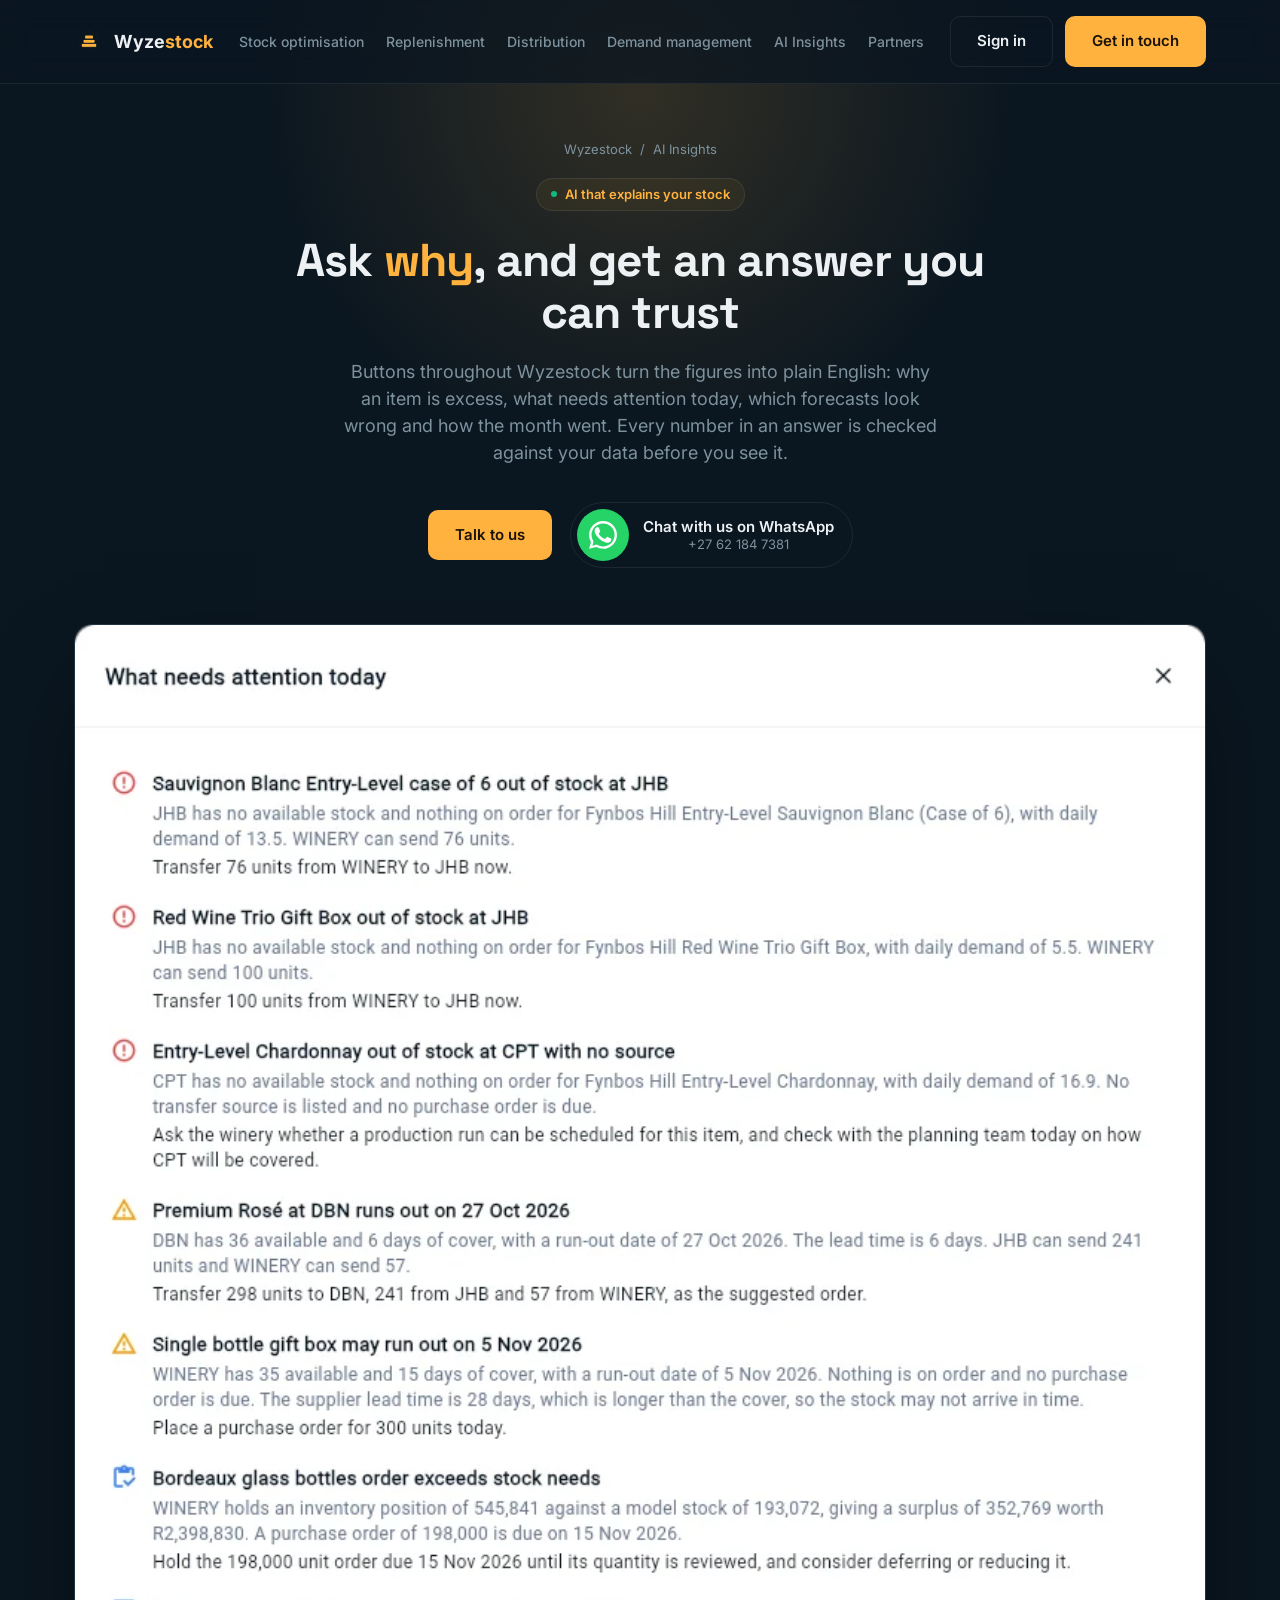
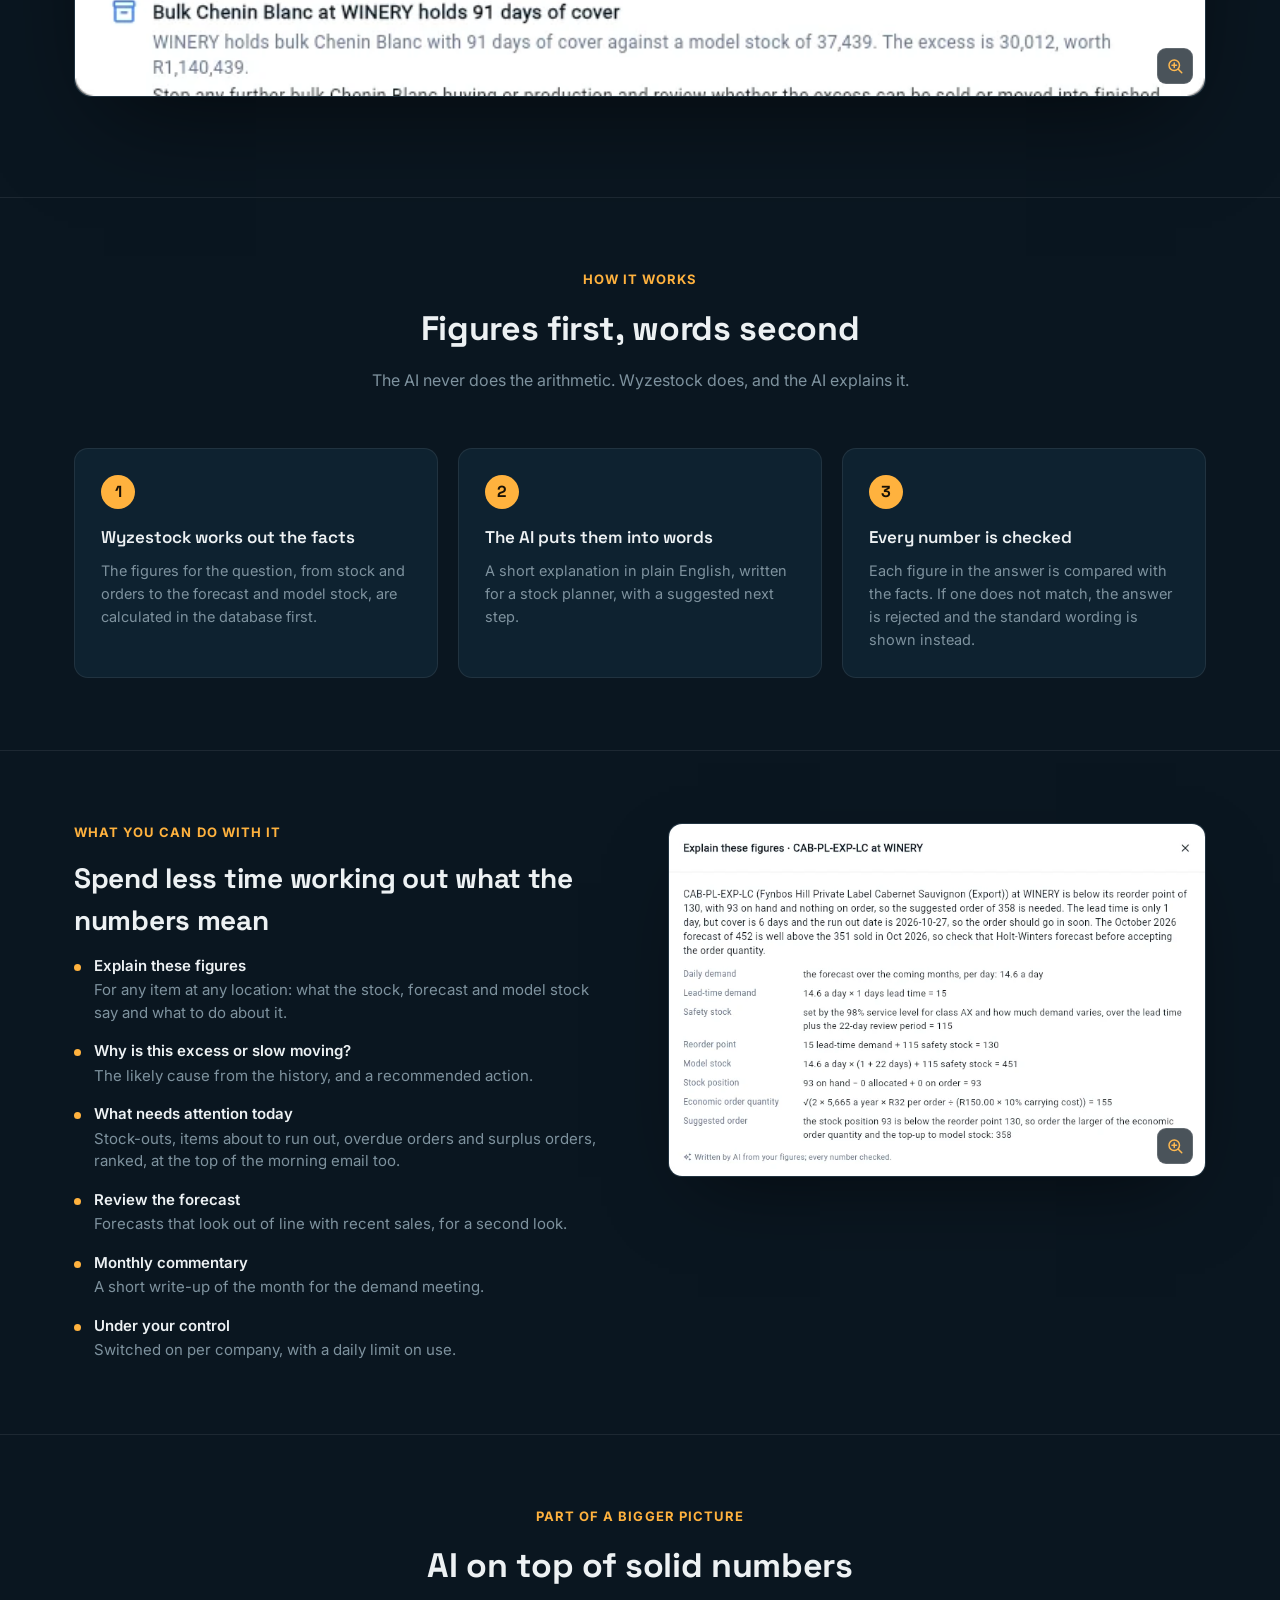
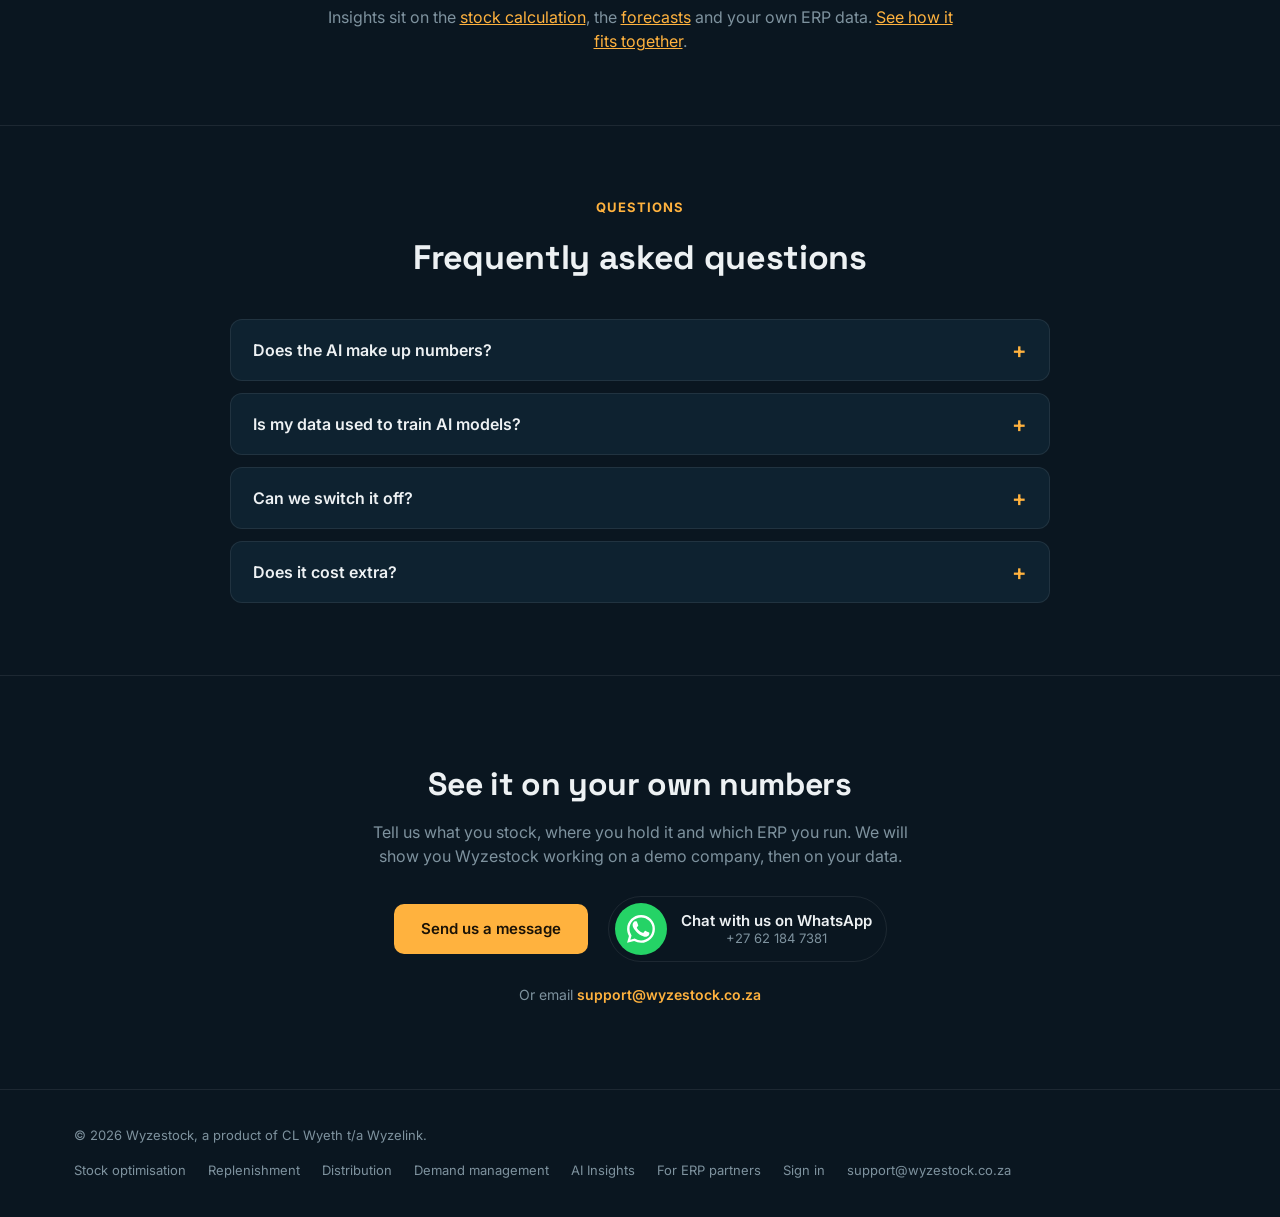
==== ai-insights/index.html @ 0e822784 "SEO: screenshots as WebP (2.7 MB to 1.1 MB), video and breadcrumb structured data, shorter home desc" ====
<!DOCTYPE html>
<html lang="en">
<head>
<meta charset="UTF-8">
<meta name="viewport" content="width=device-width, initial-scale=1.0">
<title>AI Insights for Inventory | Wyzestock</title>
<meta name="description" content="Plain-English explanations of stock, excess and forecasts, what needs attention today and a monthly commentary, with every number checked against your data.">
<link rel="canonical" href="https://wyzestock.co.za/ai-insights/">

<!-- Favicon -->
<link rel="icon" type="image/png" href="/favicon.png">
<link rel="apple-touch-icon" href="/images/icon-192.png">

<!-- Fonts -->
<link rel="preconnect" href="https://fonts.googleapis.com">
<link rel="preconnect" href="https://fonts.gstatic.com" crossorigin>
<link href="https://fonts.googleapis.com/css2?family=Inter:wght@400;500;600;700;800&family=Space+Grotesk:wght@500;600;700&display=swap" rel="stylesheet">

<!-- Open Graph -->
<meta property="og:type" content="website">
<meta property="og:site_name" content="Wyzestock">
<meta property="og:title" content="AI Insights for Inventory | Wyzestock">
<meta property="og:description" content="Plain-English explanations of stock, excess and forecasts, what needs attention today and a monthly commentary, with every number checked against your data.">
<meta property="og:url" content="https://wyzestock.co.za/ai-insights/">
<meta property="og:image" content="https://wyzestock.co.za/images/og.png">
<meta property="og:image:width" content="1200">
<meta property="og:image:height" content="630">

<!-- Twitter Card -->
<meta name="twitter:card" content="summary_large_image">
<meta name="twitter:title" content="AI Insights for Inventory | Wyzestock">
<meta name="twitter:description" content="Plain-English explanations of stock, excess and forecasts, what needs attention today and a monthly commentary, with every number checked against your data.">
<meta name="twitter:image" content="https://wyzestock.co.za/images/og.png">

<meta name="theme-color" content="#0A1620">

<script type="application/ld+json">
{
  "@context": "https://schema.org",
  "@type": "BreadcrumbList",
  "itemListElement": [
    {
      "@type": "ListItem",
      "position": 1,
      "name": "Wyzestock",
      "item": "https://wyzestock.co.za/"
    },
    {
      "@type": "ListItem",
      "position": 2,
      "name": "AI Insights",
      "item": "https://wyzestock.co.za/ai-insights/"
    }
  ]
}
</script>
<style>
  :root {
    --navy-deep: #0A1620;
    --navy-mid: #0E2230;
    --navy-surface: #132A38;
    --amber: #FFB23E;
    --amber-dark: #9C7022;
    --on-accent: #1A1206;
    --positive: #10B981;
    --negative: #EF4444;
    --caution: #F59E0B;
    --info: #3B82F6;
    --purple: #8B5CF6;
    --text: #EDF1F3;
    --text-2: #7E929E;
    --line: rgba(255,255,255,0.08);
    --radius: 14px;
  }

  * { box-sizing: border-box; margin: 0; padding: 0; }

  html { scroll-behavior: smooth; }

  body {
    background: var(--navy-deep);
    color: var(--text);
    font-family: 'Inter', -apple-system, BlinkMacSystemFont, sans-serif;
    line-height: 1.5;
    -webkit-font-smoothing: antialiased;
  }

  h1, h2, h3, .brand-word {
    font-family: 'Space Grotesk', 'Inter', sans-serif;
  }

  a { color: inherit; }

  img { max-width: 100%; display: block; }

  .wrap {
    max-width: 1180px;
    margin: 0 auto;
    padding: 0 24px;
  }

  .accent { color: var(--amber); }

  .btn {
    display: inline-flex;
    align-items: center;
    justify-content: center;
    gap: 8px;
    padding: 13px 26px;
    border-radius: 10px;
    font-weight: 600;
    font-size: 15px;
    text-decoration: none;
    border: 1px solid transparent;
    cursor: pointer;
    transition: transform 0.15s ease, opacity 0.15s ease;
  }
  .btn:hover { transform: translateY(-1px); }

  .btn-primary {
    background: var(--amber);
    color: var(--on-accent);
  }
  .btn-primary:hover { opacity: 0.92; }

  .btn-ghost {
    background: transparent;
    border-color: var(--line);
    color: var(--text);
  }
  .btn-ghost:hover { border-color: rgba(255,255,255,0.22); }

  /* NAV */
  nav {
    position: fixed;
    top: 0; left: 0; right: 0;
    z-index: 100;
    background: rgba(10, 22, 32, 0.72);
    backdrop-filter: blur(14px);
    -webkit-backdrop-filter: blur(14px);
    border-bottom: 1px solid var(--line);
  }
  .nav-inner {
    max-width: 1180px;
    margin: 0 auto;
    padding: 16px 24px;
    display: flex;
    align-items: center;
    justify-content: space-between;
  }
  .nav-brand {
    display: flex;
    align-items: center;
    gap: 10px;
    font-weight: 700;
    font-size: 18px;
    text-decoration: none;
  }
  .nav-brand img { width: 30px; height: 30px; border-radius: 7px; }
  .nav-links {
    display: flex;
    align-items: center;
    gap: 28px;
    font-size: 14px;
    font-weight: 500;
    color: var(--text-2);
  }
  .nav-links a { text-decoration: none; transition: color 0.15s; }
  .nav-links a:hover { color: var(--text); }
  .nav-cta { display: flex; align-items: center; gap: 12px; }
  @media (max-width: 760px) {
    .nav-links { display: none; }
  }

  /* HERO */
  .hero {
    position: relative;
    padding: 168px 0 100px;
    overflow: hidden;
  }
  .hero::before {
    content: "";
    position: absolute;
    top: -220px; left: 50%;
    transform: translateX(-50%);
    width: 900px; height: 620px;
    background: radial-gradient(circle, rgba(255,178,62,0.16) 0%, rgba(255,178,62,0) 70%);
    pointer-events: none;
  }
  .hero-inner {
    position: relative;
    text-align: center;
    max-width: 780px;
    margin: 0 auto;
  }
  .eyebrow {
    display: inline-flex;
    align-items: center;
    gap: 8px;
    padding: 6px 14px;
    border: 1px solid var(--line);
    border-radius: 999px;
    font-size: 13px;
    font-weight: 600;
    color: var(--amber);
    background: rgba(255,178,62,0.06);
    margin-bottom: 24px;
  }
  .eyebrow .dot {
    width: 6px; height: 6px; border-radius: 50%;
    background: var(--positive);
  }
  .hero h1 {
    font-size: 52px;
    line-height: 1.12;
    font-weight: 700;
    letter-spacing: -0.02em;
    margin-bottom: 20px;
  }
  .hero-sub {
    font-size: 18px;
    color: var(--text-2);
    max-width: 600px;
    margin: 0 auto 36px;
  }
  .hero-ctas {
    display: flex;
    gap: 14px;
    justify-content: center;
    flex-wrap: wrap;
    margin-bottom: 40px;
  }
  .status-strip {
    display: flex;
    gap: 28px;
    justify-content: center;
    flex-wrap: wrap;
    font-size: 13px;
    color: var(--text-2);
  }
  .status-strip span { display: inline-flex; align-items: center; gap: 7px; }
  .status-strip .sdot { width: 6px; height: 6px; border-radius: 50%; background: var(--positive); }

  @media (max-width: 640px) {
    .hero { padding: 128px 0 64px; }
    .hero h1 { font-size: 34px; }
    .hero-sub { font-size: 16px; }
  }

  /* PRODUCT SHOT */
  .product-shot {
    padding: 0 0 100px;
  }
  .shot-frame {
    border: 1px solid var(--line);
    border-radius: 18px;
    overflow: hidden;
    box-shadow: 0 40px 100px -30px rgba(0,0,0,0.6);
    background: var(--navy-mid);
  }
  .shot-frame img { width: 100%; }

  /* FEATURES */
  .features { padding: 40px 0 110px; }
  .section-head { text-align: center; max-width: 640px; margin: 0 auto 56px; }
  .section-label {
    font-size: 13px;
    font-weight: 700;
    letter-spacing: 0.08em;
    text-transform: uppercase;
    color: var(--amber);
    margin-bottom: 14px;
  }
  .section-head h2 {
    font-size: 34px;
    font-weight: 700;
    letter-spacing: -0.01em;
    margin-bottom: 14px;
  }
  .section-head p { color: var(--text-2); font-size: 16px; }

  .feature-grid {
    display: grid;
    grid-template-columns: repeat(3, 1fr);
    gap: 1px;
    background: var(--line);
    border: 1px solid var(--line);
    border-radius: var(--radius);
    overflow: hidden;
  }
  .feature-card {
    background: var(--navy-deep);
    padding: 32px 28px;
    transition: background 0.15s ease;
  }
  .feature-card:hover { background: var(--navy-mid); }
  .feature-icon {
    width: 40px; height: 40px;
    border-radius: 10px;
    background: rgba(255,178,62,0.12);
    display: flex; align-items: center; justify-content: center;
    margin-bottom: 18px;
    font-size: 18px;
  }
  .feature-card h3 { font-size: 16px; font-weight: 600; margin-bottom: 10px; }
  .feature-card p { font-size: 14px; color: var(--text-2); line-height: 1.6; }

  @media (max-width: 860px) {
    .feature-grid { grid-template-columns: 1fr; }
  }

  /* SHOWCASE */
  .showcase-section { padding: 70px 0; border-top: 1px solid var(--line); }
  .showcase-row {
    display: flex;
    align-items: center;
    gap: 64px;
  }
  .showcase-row.reverse { flex-direction: row-reverse; }
  .showcase-text { flex: 0 0 38%; }
  .showcase-text .section-label { margin-bottom: 12px; }
  .showcase-text h2 { font-size: 28px; font-weight: 700; margin-bottom: 16px; letter-spacing: -0.01em; }
  .showcase-text p { color: var(--text-2); font-size: 15.5px; margin-bottom: 22px; }
  .showcase-list { list-style: none; display: flex; flex-direction: column; gap: 10px; }
  .showcase-list li {
    font-size: 14.5px;
    color: var(--text);
    display: flex;
    align-items: flex-start;
    gap: 10px;
  }
  .showcase-list li::before {
    content: "";
    flex: 0 0 auto;
    width: 6px; height: 6px;
    border-radius: 50%;
    background: var(--amber);
    margin-top: 7px;
  }
  .showcase-image { flex: 1 1 62%; min-width: 0; }
  .showcase-image-stack { display: flex; flex-direction: column; gap: 20px; }
  .showcase-frame {
    border: 1px solid var(--line);
    border-radius: var(--radius);
    overflow: hidden;
    background: var(--navy-mid);
    box-shadow: 0 30px 80px -30px rgba(0,0,0,0.55);
  }
  .showcase-frame img { width: 100%; }
  .showcase-frame.narrow { max-width: 92%; }

  @media (max-width: 900px) {
    .showcase-row, .showcase-row.reverse { flex-direction: column; }
    .showcase-text, .showcase-image { flex: 1 1 100%; }
  }

  /* CONTACT */
  .contact { padding: 110px 0; border-top: 1px solid var(--line); }
  .contact-inner {
    max-width: 620px;
    margin: 0 auto;
    background: var(--navy-mid);
    border: 1px solid var(--line);
    border-radius: 20px;
    padding: 48px;
  }
  @media (max-width: 640px) {
    .contact-inner { padding: 32px 24px; }
  }
  .contact-form { display: flex; flex-direction: column; gap: 18px; margin-top: 32px; }
  .form-row { display: flex; flex-direction: column; gap: 8px; }
  .form-row label { font-size: 13px; font-weight: 600; color: var(--text-2); }
  .form-row input, .form-row textarea {
    background: var(--navy-deep);
    border: 1px solid var(--line);
    border-radius: 9px;
    padding: 12px 14px;
    color: var(--text);
    font-family: inherit;
    font-size: 15px;
    outline: none;
    transition: border-color 0.15s;
  }
  .form-row input:focus, .form-row textarea:focus { border-color: var(--amber); }
  .form-row textarea { resize: vertical; min-height: 110px; }
  .contact-honeypot {
    position: absolute;
    left: -9999px;
    width: 1px; height: 1px;
    opacity: 0;
    pointer-events: none;
  }
  .contact-submit { margin-top: 6px; }
  .contact-submit button { width: 100%; }
  .form-status { font-size: 14px; margin-top: 4px; min-height: 18px; }
  .form-status.success { color: var(--positive); }
  .form-status.error { color: var(--negative); }

  .contact-alt {
    margin-top: 24px;
    padding-top: 24px;
    border-top: 1px solid var(--line);
    font-size: 14px;
    color: var(--text-2);
  }
  .contact-alt a { color: var(--amber); text-decoration: none; font-weight: 600; }

  /* FOOTER */
  footer {
    border-top: 1px solid var(--line);
    padding: 36px 0;
  }
  .footer-inner {
    display: flex;
    align-items: center;
    justify-content: space-between;
    flex-wrap: wrap;
    gap: 16px;
    font-size: 13px;
    color: var(--text-2);
  }
  .footer-links { display: flex; gap: 22px; }
  .footer-links a { text-decoration: none; color: var(--text-2); }
  .footer-links a:hover { color: var(--text); }

  /* ---------- v2 additions ---------- */
  .eyebrow .deg { font-family: 'Space Grotesk', sans-serif; font-weight: 700; }

  img { height: auto; }
  .section-sub { color: var(--text-2); font-size: 16px; }

  /* 360 HUB */
  .hub { padding: 40px 0 110px; }
  .hub-svg-wrap { max-width: 1000px; margin: 0 auto; }
  .hub-svg { width: 100%; height: auto; display: block; }
  .hub-svg .spoke { stroke: rgba(255,178,62,0.35); stroke-width: 1.5; stroke-dasharray: 4 6; }
  .hub-svg .ring { fill: none; stroke: rgba(255,255,255,0.06); stroke-width: 1; }
  .hub-svg .node { fill: #0E2230; stroke: rgba(255,255,255,0.12); stroke-width: 1; }
  .hub-svg .node-title { fill: #EDF1F3; font-family: 'Space Grotesk', 'Inter', sans-serif; font-weight: 600; font-size: 18px; }
  .hub-svg .node-sub { fill: #8DA1AC; font-family: 'Inter', sans-serif; font-size: 13px; }
  .hub-svg .hub-core { fill: #FFB23E; }
  .hub-svg .hub-num { fill: #1A1206; font-family: 'Space Grotesk', sans-serif; font-weight: 700; font-size: 40px; }
  .hub-svg .hub-cap { fill: #1A1206; font-family: 'Inter', sans-serif; font-weight: 600; font-size: 13px; }
  .hub-svg .hub-halo { fill: rgba(255,178,62,0.10); }

  .hub-mobile { display: none; }
  .hub-mobile .hub-core-m {
    background: var(--amber); color: var(--on-accent);
    border-radius: var(--radius); padding: 18px 20px; margin-bottom: 14px; text-align: center;
  }
  .hub-core-m strong { font-family: 'Space Grotesk', sans-serif; font-size: 28px; display: block; line-height: 1.1; }
  .hub-core-m span { font-size: 13px; font-weight: 600; }
  .hub-mobile ul { list-style: none; display: grid; grid-template-columns: 1fr 1fr; gap: 10px; }
  .hub-mobile li {
    background: var(--navy-mid); border: 1px solid var(--line); border-radius: 12px; padding: 14px;
  }
  .hub-mobile li b { display: block; font-family: 'Space Grotesk', sans-serif; font-size: 15px; margin-bottom: 4px; }
  .hub-mobile li span { font-size: 12.5px; color: var(--text-2); }
  @media (max-width: 640px) {
    .hub-svg-wrap { display: none; }
    .hub-mobile { display: block; }
  }

  .hub-points {
    display: grid; grid-template-columns: repeat(3, 1fr); gap: 20px; margin-top: 56px;
  }
  .hub-point { border-top: 2px solid var(--amber); padding-top: 16px; }
  .hub-point h3 { font-size: 16px; font-weight: 600; margin-bottom: 8px; }
  .hub-point p { font-size: 14px; color: var(--text-2); line-height: 1.6; }
  @media (max-width: 860px) { .hub-points { grid-template-columns: 1fr; gap: 24px; } }

  /* Feature grid: 9 cards */
  .feature-icon.is-new { background: rgba(255,178,62,0.2); }
  .tag-new {
    display: inline-block; margin-left: 8px; padding: 2px 8px; border-radius: 999px;
    font-size: 10.5px; font-weight: 700; letter-spacing: 0.06em; text-transform: uppercase;
    color: var(--amber); background: rgba(255,178,62,0.12); vertical-align: middle;
  }

  /* Showcase variants */
  .showcase-section .showcase-text .kicker-note { font-size: 13.5px; color: var(--text-2); margin-top: 18px; }
  .showcase-frame.light-ring { border-color: rgba(255,255,255,0.14); }
  .showcase-frame figcaption {
    padding: 10px 14px; font-size: 12.5px; color: var(--text-2);
    border-top: 1px solid var(--line); background: var(--navy-mid);
  }
  .showcase-frame.wide-scroll { overflow-x: auto; }
  @media (max-width: 900px) { .showcase-frame.wide-scroll img { min-width: 760px; } }
  .showcase-row.top-align { align-items: flex-start; }

  .segment-legend { display: flex; flex-wrap: wrap; gap: 8px; margin: 4px 0 22px; }
  .segment-legend span {
    font-size: 12.5px; font-weight: 600; padding: 5px 11px; border-radius: 999px;
    border: 1px solid var(--line); color: var(--text);
    display: inline-flex; align-items: center; gap: 7px;
  }
  .segment-legend i { width: 8px; height: 8px; border-radius: 2px; display: inline-block; }

  /* Two-up cards */
  .twoup { display: grid; grid-template-columns: 1fr 1fr; gap: 28px; align-items: stretch; }
  .twoup-card {
    background: var(--navy-mid); border: 1px solid var(--line); border-radius: var(--radius);
    padding: 26px; display: flex; flex-direction: column; gap: 14px;
  }
  .twoup-card h2 { font-size: 24px; font-weight: 700; letter-spacing: -0.01em; }
  .twoup-card p { font-size: 15px; color: var(--text-2); }
  .twoup-card .showcase-frame { margin-top: 6px; background: var(--navy-deep); }
  .twoup-card .frame-center { display: flex; justify-content: center; }
  .twoup-card .frame-center .showcase-frame { max-width: 360px; }
  @media (max-width: 900px) { .twoup { grid-template-columns: 1fr; } }

  /* Details grid */
  .details { padding: 70px 0 110px; border-top: 1px solid var(--line); }
  .details .feature-grid { grid-template-columns: repeat(3, 1fr); }
  @media (max-width: 860px) { .details .feature-grid { grid-template-columns: 1fr; } }
  @media (max-width: 900px) {
    .showcase-row, .showcase-row.reverse { align-items: stretch; }
    .showcase-image { width: 100%; }
  }

  /* Nav tweaks for more links */
  .nav-links { gap: 22px; }
  .nav-links a, .nav-brand span, .nav-cta .btn { white-space: nowrap; }
  @media (max-width: 1180px) { .nav-links { display: none; } }
  @media (max-width: 640px) {
    .nav-cta .btn { white-space: nowrap; padding: 9px 14px; font-size: 14px; }
    .nav-inner { padding: 12px 16px; }
    .nav-brand { font-size: 16px; }
  }

  /* ---------- Lightbox ---------- */
  .has-zoom { position: relative; }
  .has-zoom img[data-zoom] { cursor: zoom-in; }
  .has-zoom::after {
    content: ""; position: absolute; right: 12px; bottom: 12px; width: 34px; height: 34px;
    border-radius: 9px; background: rgba(10,22,32,0.82) url("data:image/svg+xml,%3Csvg xmlns='http://www.w3.org/2000/svg' width='18' height='18' viewBox='0 0 24 24' fill='none' stroke='%23FFB23E' stroke-width='2' stroke-linecap='round' stroke-linejoin='round'%3E%3Ccircle cx='11' cy='11' r='7'/%3E%3Cpath d='M21 21l-4.3-4.3M11 8v6M8 11h6'/%3E%3C/svg%3E") center/18px no-repeat;
    border: 1px solid rgba(255,255,255,0.14); pointer-events: none; opacity: 0.9;
    transition: opacity .15s ease, transform .15s ease;
  }
  .has-zoom:hover::after { opacity: 1; transform: scale(1.06); }
  .has-zoom.wide-scroll::after { position: sticky; float: right; margin: -46px 12px 0 0; }
  img[data-zoom]:focus-visible { outline: 2px solid var(--amber); outline-offset: -2px; }

  .lb { position: fixed; inset: 0; z-index: 1000; display: none; flex-direction: column;
        background: rgba(5,12,18,0.94); -webkit-backdrop-filter: blur(6px); backdrop-filter: blur(6px); }
  .lb.open { display: flex; animation: lbfade .18s ease; }
  @keyframes lbfade { from { opacity: 0; } to { opacity: 1; } }
  @media (prefers-reduced-motion: reduce) { .lb.open { animation: none; } }
  .lb-bar { display: flex; align-items: center; justify-content: space-between; gap: 16px; padding: 14px 20px; color: var(--text-2); font-size: 13.5px; }
  .lb-count { font-variant-numeric: tabular-nums; color: var(--text); font-weight: 600; }
  .lb-btn { width: 44px; height: 44px; border-radius: 12px; border: 1px solid var(--line); background: rgba(255,255,255,0.05);
            color: var(--text); cursor: pointer; display: inline-flex; align-items: center; justify-content: center; transition: background .15s, border-color .15s; }
  .lb-btn:hover { background: rgba(255,255,255,0.12); border-color: rgba(255,255,255,0.25); }
  .lb-btn:focus-visible { outline: 2px solid var(--amber); outline-offset: 2px; }
  .lb-btn svg { width: 20px; height: 20px; stroke: currentColor; fill: none; stroke-width: 2; stroke-linecap: round; stroke-linejoin: round; }
  .lb-stage { flex: 1; min-height: 0; display: flex; align-items: center; position: relative; padding: 0 76px; }
  .lb-scroll { flex: 1; height: 100%; overflow: auto; display: flex; align-items: center; justify-content: center; -webkit-overflow-scrolling: touch; }
  .lb-scroll.actual { align-items: flex-start; justify-content: flex-start; }
  .lb-img { display: block; max-width: 100%; max-height: 100%; width: auto; height: auto; border-radius: 10px;
            box-shadow: 0 30px 90px -20px rgba(0,0,0,0.7); cursor: zoom-in; background: var(--navy-mid); margin: auto; }
  .lb-scroll.actual .lb-img { max-width: none; max-height: none; cursor: zoom-out; margin: 0; }
  .lb-nav { position: absolute; top: 50%; transform: translateY(-50%); }
  .lb-prev { left: 16px; } .lb-next { right: 16px; }
  .lb-cap { padding: 14px 24px 22px; text-align: center; font-size: 13.5px; color: var(--text-2); max-width: 900px; margin: 0 auto; }
  .lb-cap b { color: var(--text); font-weight: 600; }
  @media (max-width: 700px) {
    .lb-stage { padding: 0 8px; }
    .lb-nav { top: auto; bottom: 8px; transform: none; background: rgba(10,22,32,0.9); }
    .lb-prev { left: 12px; } .lb-next { right: 12px; }
    .lb-cap { padding-bottom: 66px; font-size: 12.5px; }
  }
  body.lb-lock { overflow: hidden; }

  /* WhatsApp */
  .wa-block { margin-top: 28px; display: flex; flex-direction: column; gap: 12px; }
  .btn-whatsapp { background: #25D366; color: #06210F; width: 100%; }
  .btn-whatsapp:hover { opacity: 0.92; }
  .btn-whatsapp svg { width: 20px; height: 20px; fill: currentColor; flex: 0 0 auto; }
  .wa-note { font-size: 13px; color: var(--text-2); text-align: center; }
  .form-or { display: flex; align-items: center; gap: 14px; margin-top: 26px; font-size: 12.5px; color: var(--text-2); text-transform: uppercase; letter-spacing: 0.08em; }
  .form-or::before, .form-or::after { content: ""; flex: 1; height: 1px; background: var(--line); }
  .btn:focus-visible { outline: 2px solid var(--amber); outline-offset: 2px; }

  .wa-block { align-items: flex-start; }
  .wa-logo-link { display: inline-flex; align-items: center; gap: 14px; text-decoration: none; color: var(--text);
                  padding: 6px 14px 6px 6px; border-radius: 999px; border: 1px solid var(--line); transition: border-color .15s, background .15s; }
  .wa-logo-link:hover { border-color: rgba(37,211,102,0.55); background: rgba(37,211,102,0.07); }
  .wa-logo-link:focus-visible { outline: 2px solid var(--amber); outline-offset: 3px; }
  .wa-logo { width: 52px; height: 52px; flex: 0 0 auto; display: block; }
  .wa-text { display: flex; flex-direction: column; line-height: 1.3; }
  .wa-text strong { font-size: 15px; font-weight: 600; }
  .wa-text span { font-size: 13px; color: var(--text-2); }
  .footer-links { flex-wrap: wrap; }
  .learn-more { display: inline-block; margin-top: 18px; color: var(--amber); font-weight: 600; font-size: 14.5px; text-decoration: none; }
  .learn-more:hover { text-decoration: underline; }

  /* ---------- landing pages ---------- */
  .hero.page-hero { padding: 140px 0 48px; }
  .page-hero .hero-inner { max-width: 820px; }
  .page-hero h1 { font-size: 46px; }
  @media (max-width: 640px) { .page-hero h1 { font-size: 31px; } .hero.page-hero { padding: 112px 0 36px; } }
  .crumbs { font-size: 13px; color: var(--text-2); margin-bottom: 18px; }
  .crumbs a { color: var(--text-2); text-decoration: none; }
  .crumbs a:hover { color: var(--text); }
  .hero-actions { display: flex; gap: 18px; justify-content: center; align-items: center; flex-wrap: wrap; margin-bottom: 8px; }
  .hero-actions .wa-logo-link { padding-right: 18px; }

  .lp-section { padding: 72px 0; border-top: 1px solid var(--line); }
  .steps { display: grid; grid-template-columns: repeat(3, 1fr); gap: 20px; }
  .step { background: var(--navy-mid); border: 1px solid var(--line); border-radius: var(--radius); padding: 26px; }
  .step-num { width: 34px; height: 34px; border-radius: 50%; background: var(--amber); color: var(--on-accent);
              font-family: 'Space Grotesk', sans-serif; font-weight: 700; display: flex; align-items: center; justify-content: center; margin-bottom: 16px; }
  .step h3 { font-size: 17px; font-weight: 600; margin-bottom: 8px; }
  .step p { font-size: 14.5px; color: var(--text-2); line-height: 1.6; }
  @media (max-width: 860px) { .steps { grid-template-columns: 1fr; } }

  .two-col { display: grid; grid-template-columns: 1fr 1fr; gap: 56px; align-items: start; }
  @media (max-width: 900px) { .two-col { grid-template-columns: 1fr; gap: 32px; } }
  .prose h2 { font-size: 28px; font-weight: 700; letter-spacing: -0.01em; margin-bottom: 14px; }
  .prose p { color: var(--text-2); font-size: 15.5px; margin-bottom: 16px; }
  .prose a { color: var(--amber); }
  .stack { display: flex; flex-direction: column; gap: 20px; }
  .two-col > * { min-width: 0; }
  .stack > .showcase-frame { max-width: 100%; }

  .chip-row { display: flex; flex-wrap: wrap; gap: 8px; margin: 6px 0 22px; }
  .chip { font-size: 13px; font-weight: 600; padding: 6px 12px; border-radius: 999px; border: 1px solid var(--line);
          display: inline-flex; align-items: center; gap: 8px; color: var(--text); background: rgba(255,255,255,0.03); }
  .chip i { width: 9px; height: 9px; border-radius: 2px; display: inline-block; }
  .chip.plain { font-weight: 500; color: var(--text-2); }

  .benefit-list { list-style: none; display: flex; flex-direction: column; gap: 16px; }
  .benefit-list li { padding-left: 20px; position: relative; font-size: 15px; color: var(--text-2); }
  .benefit-list li::before { content: ""; position: absolute; left: 0; top: 9px; width: 7px; height: 7px; border-radius: 50%; background: var(--amber); }
  .benefit-list li strong { color: var(--text); display: block; margin-bottom: 2px; font-weight: 600; }

  .faq { max-width: 820px; margin: 0 auto; display: flex; flex-direction: column; gap: 12px; }
  .faq details { background: var(--navy-mid); border: 1px solid var(--line); border-radius: 12px; padding: 0; }
  .faq summary { list-style: none; cursor: pointer; padding: 18px 22px; font-weight: 600; font-size: 16px; display: flex; justify-content: space-between; gap: 16px; align-items: center; }
  .faq summary::-webkit-details-marker { display: none; }
  .faq summary::after { content: "+"; color: var(--amber); font-size: 22px; line-height: 1; flex: 0 0 auto; }
  .faq details[open] summary::after { content: "\2212"; }
  .faq summary:focus-visible { outline: 2px solid var(--amber); outline-offset: 2px; border-radius: 12px; }
  .faq .ans { padding: 0 22px 20px; color: var(--text-2); font-size: 15px; line-height: 1.65; }

  .cta-band { text-align: center; padding: 84px 0; border-top: 1px solid var(--line); }
  .cta-band h2 { font-size: 32px; font-weight: 700; letter-spacing: -0.01em; margin-bottom: 12px; }
  .cta-band p { color: var(--text-2); max-width: 560px; margin: 0 auto 28px; font-size: 16px; }
  .cta-row { display: flex; gap: 20px; justify-content: center; align-items: center; flex-wrap: wrap; }
  .cta-mail { margin-top: 22px; font-size: 14px; color: var(--text-2); }
  .cta-mail a { color: var(--amber); font-weight: 600; text-decoration: none; }

  .footer-links { flex-wrap: wrap; }

  /* Intro video (home page) */
  .intro-video { padding: 72px 0 24px; }
  .video-frame { max-width: 960px; margin: 0 auto; border-radius: 14px; overflow: hidden; border: 1px solid var(--border, rgba(255,255,255,0.08)); box-shadow: 0 30px 80px rgba(0,0,0,0.45); background: #000; aspect-ratio: 16 / 9; position: relative; }
  .video-frame video { display: block; width: 100%; height: 100%; object-fit: contain; background: #000; }
  @media (max-width: 640px) { .intro-video { padding: 48px 0 8px; } .video-frame { border-radius: 10px; } }
  .sound-on { position: absolute; top: 14px; right: 14px; border: 0; cursor: pointer; border-radius: 999px; padding: 9px 16px;
    font: 600 14px Inter, sans-serif; background: var(--amber, #FFB23E); color: #1A1206; box-shadow: 0 4px 14px rgba(0,0,0,.35); }
  .sound-on[hidden] { display: none; }

  /* ---------- Wyzestock additions ---------- */
  .flow-svg { width: 100%; height: auto; display: block; }
  .stat-row { display: grid; grid-template-columns: repeat(3, 1fr); gap: 1px; background: var(--line); border: 1px solid var(--line);
               border-radius: var(--radius); overflow: hidden; margin-top: 8px; }
  .stat { background: var(--navy-mid); padding: 22px 20px; }
  .stat b { display: block; font-family: 'Space Grotesk', sans-serif; font-size: 26px; color: var(--amber); line-height: 1.1; margin-bottom: 6px; }
  .stat span { font-size: 13.5px; color: var(--text-2); }
  @media (max-width: 760px) { .stat-row { grid-template-columns: 1fr; } }
</style>
</head>
<body>

<nav>
  <div class="nav-inner">
    <a href="/" class="nav-brand">
      <img src="/images/icon-192.png" alt="Wyzestock logo">
      <span>Wyze<span class="accent">stock</span></span>
    </a>
    <div class="nav-links">
      <a href="/stock-optimisation/">Stock optimisation</a>
      <a href="/replenishment/">Replenishment</a>
      <a href="/distribution/">Distribution</a>
      <a href="/demand-management/">Demand management</a>
      <a href="/ai-insights/">AI Insights</a>
      <a href="/partners/">Partners</a>
    </div>
    <div class="nav-cta">
      <a href="https://app.wyzestock.co.za" class="btn btn-ghost">Sign in</a>
      <a href="/#contact" class="btn btn-primary">Get in touch</a>
    </div>
  </div>
</nav>

<main id="top">

  <section class="hero page-hero">
    <div class="wrap hero-inner">
      <div class="crumbs"><a href="/">Wyzestock</a> &nbsp;/&nbsp; AI Insights</div>
      <div class="eyebrow"><span class="dot"></span> AI that explains your stock</div>
      <h1>Ask <span class="accent">why</span>, and get an answer you can trust</h1>
      <p class="hero-sub">Buttons throughout Wyzestock turn the figures into plain English: why an item is excess, what needs attention today, which forecasts look wrong and how the month went. Every number in an answer is checked against your data before you see it.</p>
      <div class="hero-actions">
        <a href="/#contact" class="btn btn-primary">Talk to us</a>
        <a class="wa-logo-link" href="https://wa.me/27621847381?text=Hi%2C%20I%27d%20like%20to%20find%20out%20more%20about%20Wyzestock." target="_blank" rel="noopener" aria-label="Chat with us on WhatsApp, +27 62 184 7381 (opens in a new tab)">
            <svg class="wa-logo" viewBox="0 0 24 24" aria-hidden="true"><circle cx="12" cy="12" r="12" fill="#25D366"/><g transform="translate(4.3 4.3) scale(0.64)"><path fill="#fff" d="M17.47 14.38c-.3-.15-1.76-.87-2.03-.97-.27-.1-.47-.15-.67.15-.2.3-.77.97-.94 1.17-.17.2-.35.22-.65.07-.3-.15-1.26-.46-2.4-1.48-.89-.79-1.49-1.77-1.66-2.07-.17-.3-.02-.46.13-.61.13-.13.3-.35.45-.52.15-.17.2-.3.3-.5.1-.2.05-.37-.02-.52-.07-.15-.67-1.62-.92-2.22-.24-.58-.49-.5-.67-.51h-.57c-.2 0-.52.07-.8.37-.27.3-1.04 1.02-1.04 2.48s1.07 2.88 1.22 3.08c.15.2 2.1 3.2 5.08 4.49.71.31 1.26.49 1.69.63.71.23 1.36.2 1.87.12.57-.08 1.76-.72 2.01-1.41.25-.69.25-1.29.17-1.41-.07-.12-.27-.2-.57-.35zM12.04 2C6.5 2 2 6.5 2 12.04c0 1.77.46 3.5 1.34 5.02L2 22l5.06-1.33a10 10 0 0 0 4.98 1.32h.01c5.54 0 10.04-4.5 10.04-10.04 0-2.68-1.04-5.2-2.94-7.1A9.96 9.96 0 0 0 12.04 2zm0 18.3h-.01a8.3 8.3 0 0 1-4.23-1.16l-.3-.18-3.12.82.83-3.04-.2-.31a8.27 8.27 0 0 1-1.27-4.39c0-4.58 3.73-8.3 8.31-8.3 2.22 0 4.3.87 5.87 2.43a8.25 8.25 0 0 1 2.43 5.87c0 4.58-3.73 8.3-8.31 8.3z"/></g></svg>
            <span class="wa-text"><strong>Chat with us on WhatsApp</strong><span>+27 62 184 7381</span></span>
          </a>
      </div>
    </div>
  </section>

  <section class="product-shot">
    <div class="wrap">
      <div class="shot-frame">
        <div><img src="/images/ai-attention.webp" alt="Wyzestock What needs attention today" loading="eager"></div>
      </div>
    </div>
  </section>

  <section class="lp-section">
    <div class="wrap">
      <div class="section-head">
        <div class="section-label">How it works</div>
        <h2>Figures first, words second</h2>
        <p>The AI never does the arithmetic. Wyzestock does, and the AI explains it.</p>
      </div>
      <div class="steps">
        <div class="step"><div class="step-num">1</div><h3>Wyzestock works out the facts</h3>
          <p>The figures for the question, from stock and orders to the forecast and model stock, are calculated in the database first.</p></div>
        <div class="step"><div class="step-num">2</div><h3>The AI puts them into words</h3>
          <p>A short explanation in plain English, written for a stock planner, with a suggested next step.</p></div>
        <div class="step"><div class="step-num">3</div><h3>Every number is checked</h3>
          <p>Each figure in the answer is compared with the facts. If one does not match, the answer is rejected and the standard wording is shown instead.</p></div>
      </div>
    </div>
  </section>

  <section class="lp-section">
    <div class="wrap">
      <div class="two-col">
        <div class="prose">
          <div class="section-label">What you can do with it</div>
          <h2>Spend less time working out what the numbers mean</h2>
          <ul class="benefit-list">
            <li><strong>Explain these figures</strong>For any item at any location: what the stock, forecast and model stock say and what to do about it.</li>
            <li><strong>Why is this excess or slow moving?</strong>The likely cause from the history, and a recommended action.</li>
            <li><strong>What needs attention today</strong>Stock-outs, items about to run out, overdue orders and surplus orders, ranked, at the top of the morning email too.</li>
            <li><strong>Review the forecast</strong>Forecasts that look out of line with recent sales, for a second look.</li>
            <li><strong>Monthly commentary</strong>A short write-up of the month for the demand meeting.</li>
            <li><strong>Under your control</strong>Switched on per company, with a daily limit on use.</li>
          </ul>
        </div>
        <div class="stack">
          <div class="showcase-frame"><img src="/images/ai-explain.webp" alt="Wyzestock Explain these figures" loading="lazy"></div>
        </div>
      </div>
    </div>
  </section>

  <section class="lp-section">
    <div class="wrap">
      <div class="section-head" style="margin-bottom:0;">
        <div class="section-label">Part of a bigger picture</div>
        <h2>AI on top of solid numbers</h2>
        <p>Insights sit on the <a href="/stock-optimisation/" style="color:var(--amber)">stock calculation</a>, the <a href="/demand-management/" style="color:var(--amber)">forecasts</a> and your own ERP data. <a href="/#hub" style="color:var(--amber)">See how it fits together</a>.</p>
      </div>
    </div>
  </section>

  <section class="lp-section" id="faq">
    <div class="wrap">
      <div class="section-head" style="margin-bottom:36px;">
        <div class="section-label">Questions</div>
        <h2>Frequently asked questions</h2>
      </div>
      <div class="faq">
        <details><summary>Does the AI make up numbers?</summary><div class="ans">No. Wyzestock calculates every figure first, and any answer containing a number that is not in the facts is thrown away.</div></details>
        <details><summary>Is my data used to train AI models?</summary><div class="ans">No. Only the figures needed for the question are sent, and they are not used for training.</div></details>
        <details><summary>Can we switch it off?</summary><div class="ans">Yes, per company. Everything else in Wyzestock works the same without it.</div></details>
        <details><summary>Does it cost extra?</summary><div class="ans">Talk to us. AI Insights is available on request and has a daily limit on use.</div></details>
      </div>
    </div>
  </section>

  <section class="cta-band">
    <div class="wrap">
      <h2>See it on your own numbers</h2>
      <p>Tell us what you stock, where you hold it and which ERP you run. We will show you Wyzestock working on a demo company, then on your data.</p>
      <div class="cta-row">
        <a href="/#contact" class="btn btn-primary">Send us a message</a>
        <a class="wa-logo-link" href="https://wa.me/27621847381?text=Hi%2C%20I%27d%20like%20to%20find%20out%20more%20about%20Wyzestock." target="_blank" rel="noopener" aria-label="Chat with us on WhatsApp, +27 62 184 7381 (opens in a new tab)">
            <svg class="wa-logo" viewBox="0 0 24 24" aria-hidden="true"><circle cx="12" cy="12" r="12" fill="#25D366"/><g transform="translate(4.3 4.3) scale(0.64)"><path fill="#fff" d="M17.47 14.38c-.3-.15-1.76-.87-2.03-.97-.27-.1-.47-.15-.67.15-.2.3-.77.97-.94 1.17-.17.2-.35.22-.65.07-.3-.15-1.26-.46-2.4-1.48-.89-.79-1.49-1.77-1.66-2.07-.17-.3-.02-.46.13-.61.13-.13.3-.35.45-.52.15-.17.2-.3.3-.5.1-.2.05-.37-.02-.52-.07-.15-.67-1.62-.92-2.22-.24-.58-.49-.5-.67-.51h-.57c-.2 0-.52.07-.8.37-.27.3-1.04 1.02-1.04 2.48s1.07 2.88 1.22 3.08c.15.2 2.1 3.2 5.08 4.49.71.31 1.26.49 1.69.63.71.23 1.36.2 1.87.12.57-.08 1.76-.72 2.01-1.41.25-.69.25-1.29.17-1.41-.07-.12-.27-.2-.57-.35zM12.04 2C6.5 2 2 6.5 2 12.04c0 1.77.46 3.5 1.34 5.02L2 22l5.06-1.33a10 10 0 0 0 4.98 1.32h.01c5.54 0 10.04-4.5 10.04-10.04 0-2.68-1.04-5.2-2.94-7.1A9.96 9.96 0 0 0 12.04 2zm0 18.3h-.01a8.3 8.3 0 0 1-4.23-1.16l-.3-.18-3.12.82.83-3.04-.2-.31a8.27 8.27 0 0 1-1.27-4.39c0-4.58 3.73-8.3 8.31-8.3 2.22 0 4.3.87 5.87 2.43a8.25 8.25 0 0 1 2.43 5.87c0 4.58-3.73 8.3-8.31 8.3z"/></g></svg>
            <span class="wa-text"><strong>Chat with us on WhatsApp</strong><span>+27 62 184 7381</span></span>
          </a>
      </div>
      <div class="cta-mail">Or email <a href="mailto:support@wyzestock.co.za">support@wyzestock.co.za</a></div>
    </div>
  </section>

</main>

<footer>
  <div class="wrap footer-inner">
    <div>&copy; 2026 Wyzestock, a product of CL Wyeth t/a Wyzelink.</div>
    <div class="footer-links">
      <a href="/stock-optimisation/">Stock optimisation</a>
      <a href="/replenishment/">Replenishment</a>
      <a href="/distribution/">Distribution</a>
      <a href="/demand-management/">Demand management</a>
      <a href="/ai-insights/">AI Insights</a>
      <a href="/partners/">For ERP partners</a>
      <a href="https://app.wyzestock.co.za">Sign in</a>
      <a href="mailto:support@wyzestock.co.za">support@wyzestock.co.za</a>
    </div>
  </div>
</footer>

<script>
  const form = document.getElementById('contact-form');
  if (form) {
  const statusEl = document.getElementById('form-status');
  const submitBtn = document.getElementById('contact-submit-btn');

  form.addEventListener('submit', async function (e) {
    e.preventDefault();

    const name = document.getElementById('name').value.trim();
    const email = document.getElementById('email').value.trim();
    const message = document.getElementById('message').value.trim();
    const website = document.getElementById('website').value; // honeypot

    submitBtn.disabled = true;
    submitBtn.textContent = 'Sending…';
    statusEl.textContent = '';
    statusEl.className = 'form-status';

    try {
      const res = await fetch('https://zaupomwvqpzmsrkoftlr.supabase.co/functions/v1/send-contact-email', {
        method: 'POST',
        headers: { 'Content-Type': 'application/json' },
        body: JSON.stringify({ name, email, message, website })
      });

      const data = await res.json();

      if (!res.ok || data.error) {
        throw new Error(data.error || 'Something went wrong');
      }

      statusEl.textContent = "Thanks, we've got your message and will be in touch soon.";
      statusEl.className = 'form-status success';
      form.reset();
    } catch (err) {
      statusEl.textContent = "Couldn't send that. Please try again, or email support@wyzestock.co.za directly.";
      statusEl.className = 'form-status error';
    } finally {
      submitBtn.disabled = false;
      submitBtn.textContent = 'Send message';
    }
  });
  }
</script>

<script>
(function () {
  var imgs = Array.prototype.slice.call(document.querySelectorAll('.shot-frame img, .showcase-frame img'))
    .filter(function (i) { return i.getAttribute('src').indexOf('shot-sync') === -1; });
  if (!imgs.length) return;

  imgs.forEach(function (img, idx) {
    img.setAttribute('data-zoom', idx);
    img.setAttribute('tabindex', '0');
    img.setAttribute('role', 'button');
    img.setAttribute('aria-label', 'Enlarge screenshot: ' + (img.alt || ''));
    var frame = img.closest('.shot-frame, .showcase-frame');
    if (frame) frame.classList.add('has-zoom');
    img.addEventListener('click', function () { openAt(idx, img); });
    img.addEventListener('keydown', function (e) {
      if (e.key === 'Enter' || e.key === ' ') { e.preventDefault(); openAt(idx, img); }
    });
  });

  var ICON = {
    close: '<svg viewBox="0 0 24 24" aria-hidden="true"><path d="M6 6l12 12M18 6L6 18"/></svg>',
    prev: '<svg viewBox="0 0 24 24" aria-hidden="true"><path d="M15 5l-7 7 7 7"/></svg>',
    next: '<svg viewBox="0 0 24 24" aria-hidden="true"><path d="M9 5l7 7-7 7"/></svg>'
  };
  var lb = document.createElement('div');
  lb.className = 'lb';
  lb.setAttribute('role', 'dialog');
  lb.setAttribute('aria-modal', 'true');
  lb.setAttribute('aria-label', 'Screenshot viewer');
  lb.innerHTML =
    '<div class="lb-bar"><span class="lb-count" aria-live="polite"></span>' +
    '<button type="button" class="lb-btn lb-close" aria-label="Close (Esc)">' + ICON.close + '</button></div>' +
    '<div class="lb-stage">' +
      '<button type="button" class="lb-btn lb-nav lb-prev" aria-label="Previous screenshot">' + ICON.prev + '</button>' +
      '<div class="lb-scroll"><img class="lb-img" alt=""></div>' +
      '<button type="button" class="lb-btn lb-nav lb-next" aria-label="Next screenshot">' + ICON.next + '</button>' +
    '</div>' +
    '<div class="lb-cap"></div>';
  document.body.appendChild(lb);

  var elCount = lb.querySelector('.lb-count'), elImg = lb.querySelector('.lb-img'),
      elScroll = lb.querySelector('.lb-scroll'), elCap = lb.querySelector('.lb-cap'),
      btnClose = lb.querySelector('.lb-close'), btnPrev = lb.querySelector('.lb-prev'),
      btnNext = lb.querySelector('.lb-next');
  var cur = 0, opener = null;

  function show(i) {
    cur = (i + imgs.length) % imgs.length;
    var src = imgs[cur];
    elScroll.classList.remove('actual');
    elScroll.scrollTo(0, 0);
    elImg.src = src.currentSrc || src.src;
    elImg.alt = src.alt;
    elCount.textContent = (cur + 1) + ' / ' + imgs.length;
    elCap.innerHTML = '<b>' + escapeHtml(src.alt) + '</b><br>Tap or click the image to switch between fit and full size. Use the arrows to move between screens.';
  }
  function escapeHtml(t) { return String(t).replace(/[&<>"]/g, function (c) { return {'&':'&amp;','<':'&lt;','>':'&gt;','"':'&quot;'}[c]; }); }
  function openAt(i, from) {
    opener = from || null;
    show(i);
    lb.classList.add('open');
    document.body.classList.add('lb-lock');
    btnClose.focus();
  }
  function close() {
    lb.classList.remove('open');
    document.body.classList.remove('lb-lock');
    if (opener) opener.focus();
  }

  btnClose.addEventListener('click', close);
  btnPrev.addEventListener('click', function () { show(cur - 1); });
  btnNext.addEventListener('click', function () { show(cur + 1); });
  elImg.addEventListener('click', function () { elScroll.classList.toggle('actual'); });
  lb.addEventListener('click', function (e) { if (e.target === lb || e.target === elScroll || e.target.classList.contains('lb-stage')) close(); });

  document.addEventListener('keydown', function (e) {
    if (!lb.classList.contains('open')) return;
    if (e.key === 'Escape') { close(); }
    else if (e.key === 'ArrowLeft') { e.preventDefault(); show(cur - 1); }
    else if (e.key === 'ArrowRight') { e.preventDefault(); show(cur + 1); }
    else if (e.key === 'Tab') {
      var f = [btnClose, btnPrev, btnNext], i = f.indexOf(document.activeElement);
      e.preventDefault();
      f[(i + (e.shiftKey ? -1 : 1) + f.length) % f.length].focus();
    }
  });

  // swipe on touch screens (only when fitted, so scrolling a full-size image still works)
  var sx = null, sy = null;
  lb.addEventListener('touchstart', function (e) { if (e.touches.length === 1) { sx = e.touches[0].clientX; sy = e.touches[0].clientY; } else { sx = null; } }, { passive: true });
  lb.addEventListener('touchend', function (e) {
    if (sx === null || elScroll.classList.contains('actual')) return;
    var dx = e.changedTouches[0].clientX - sx, dy = e.changedTouches[0].clientY - sy;
    if (Math.abs(dx) > 60 && Math.abs(dx) > Math.abs(dy) * 1.5) show(cur + (dx < 0 ? 1 : -1));
    sx = null;
  }, { passive: true });
})();
</script>
</body>
</html>
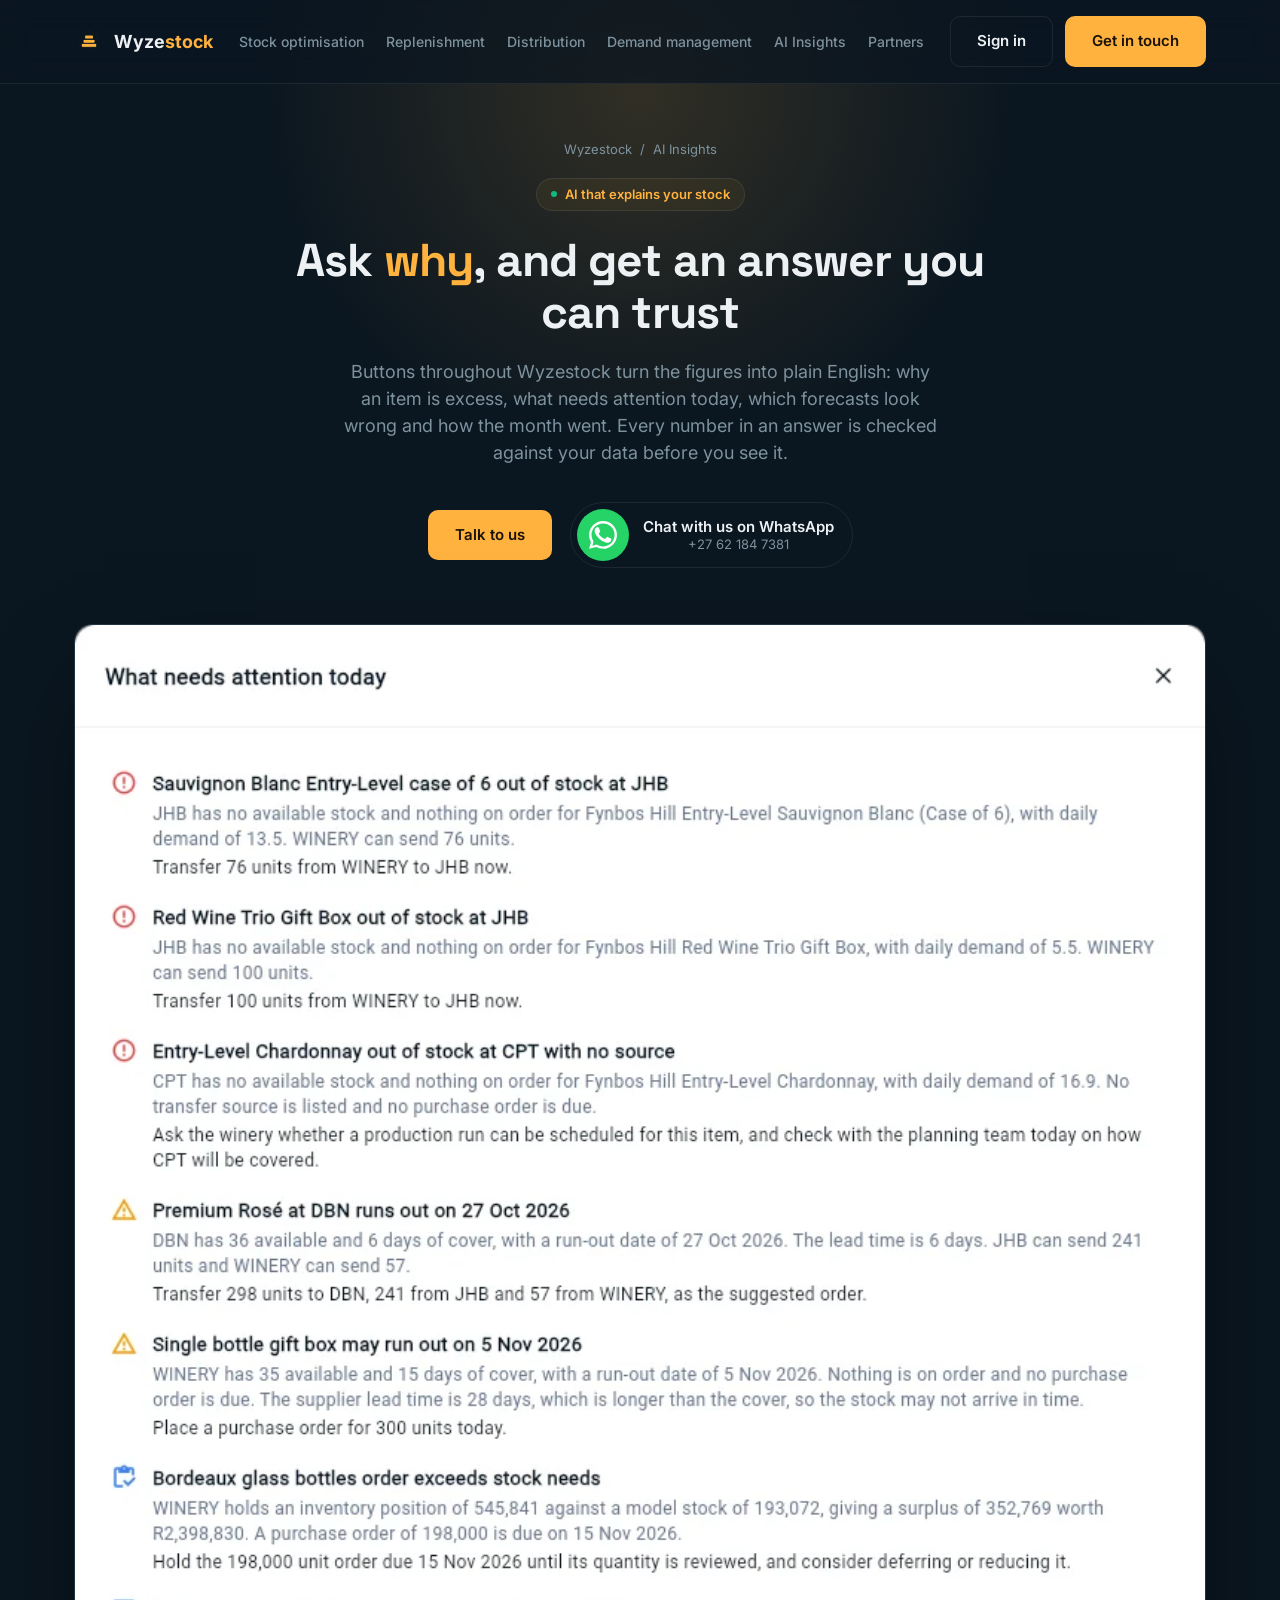
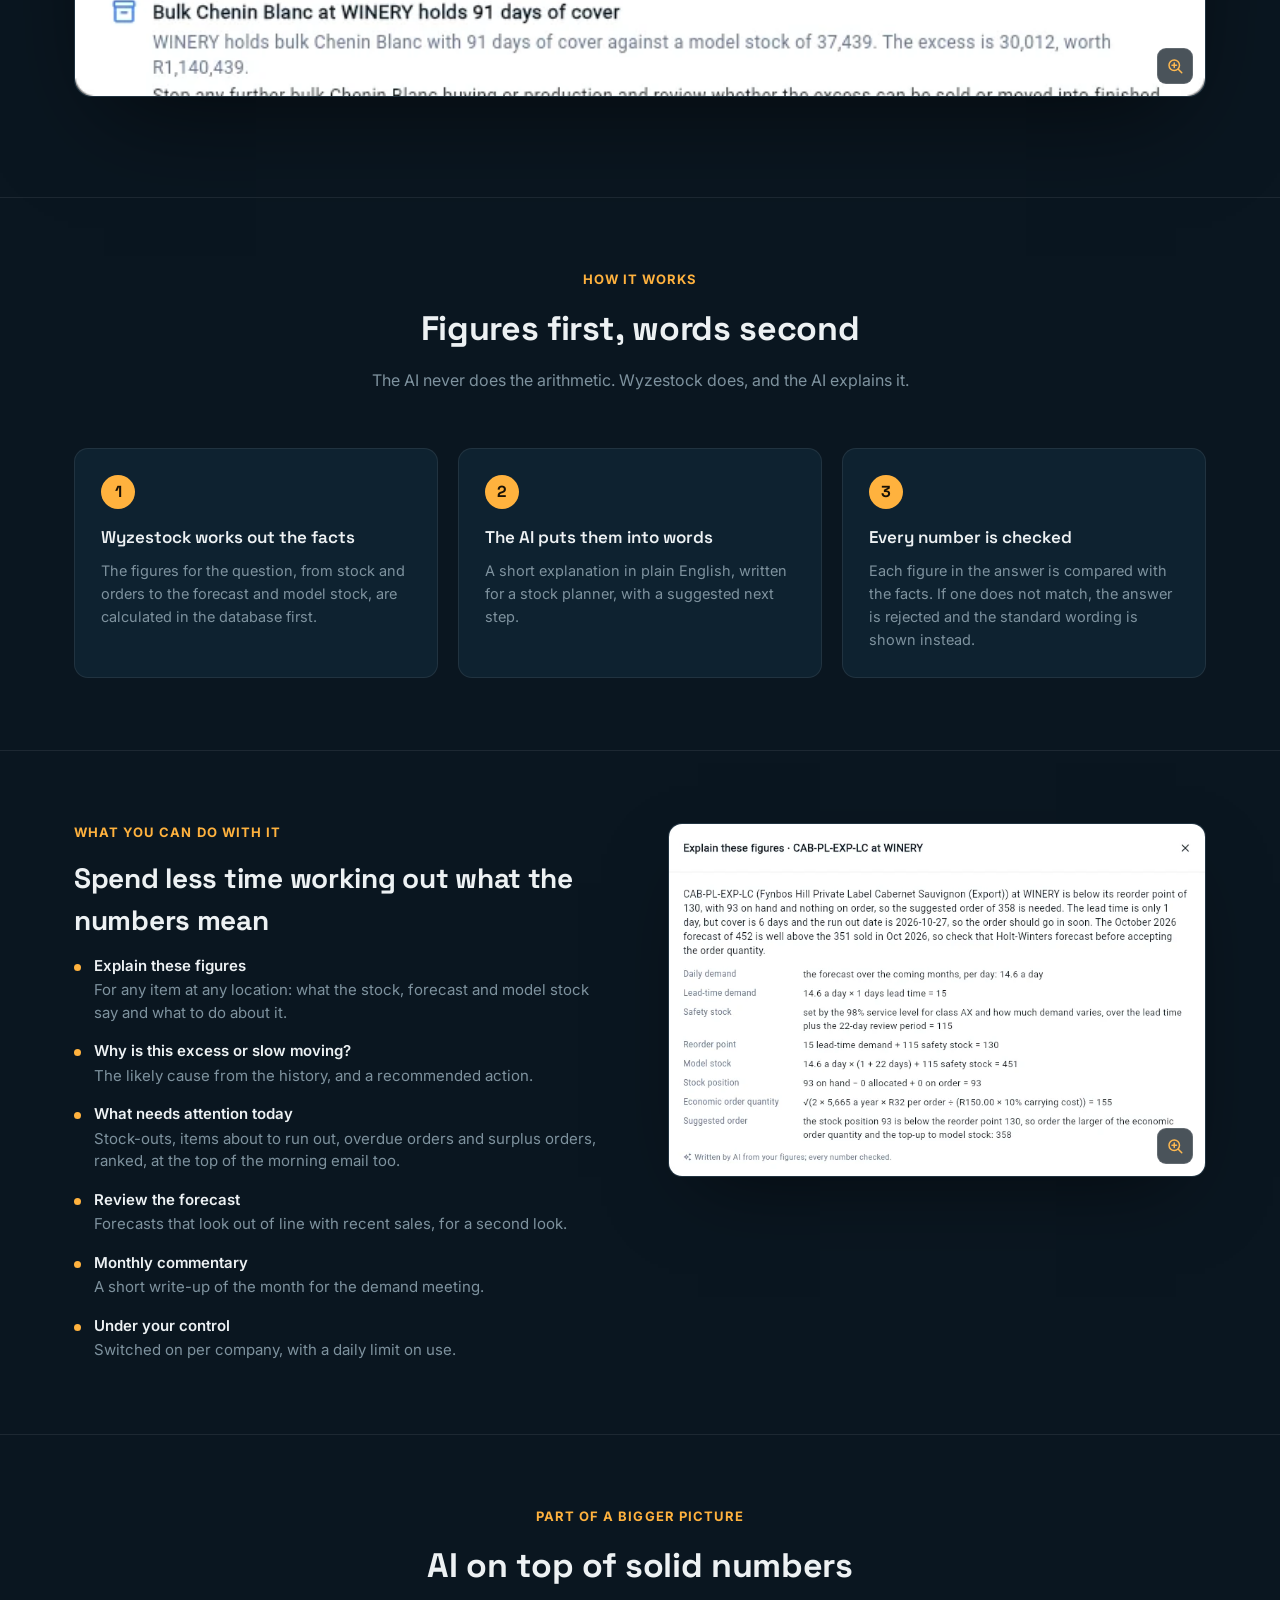
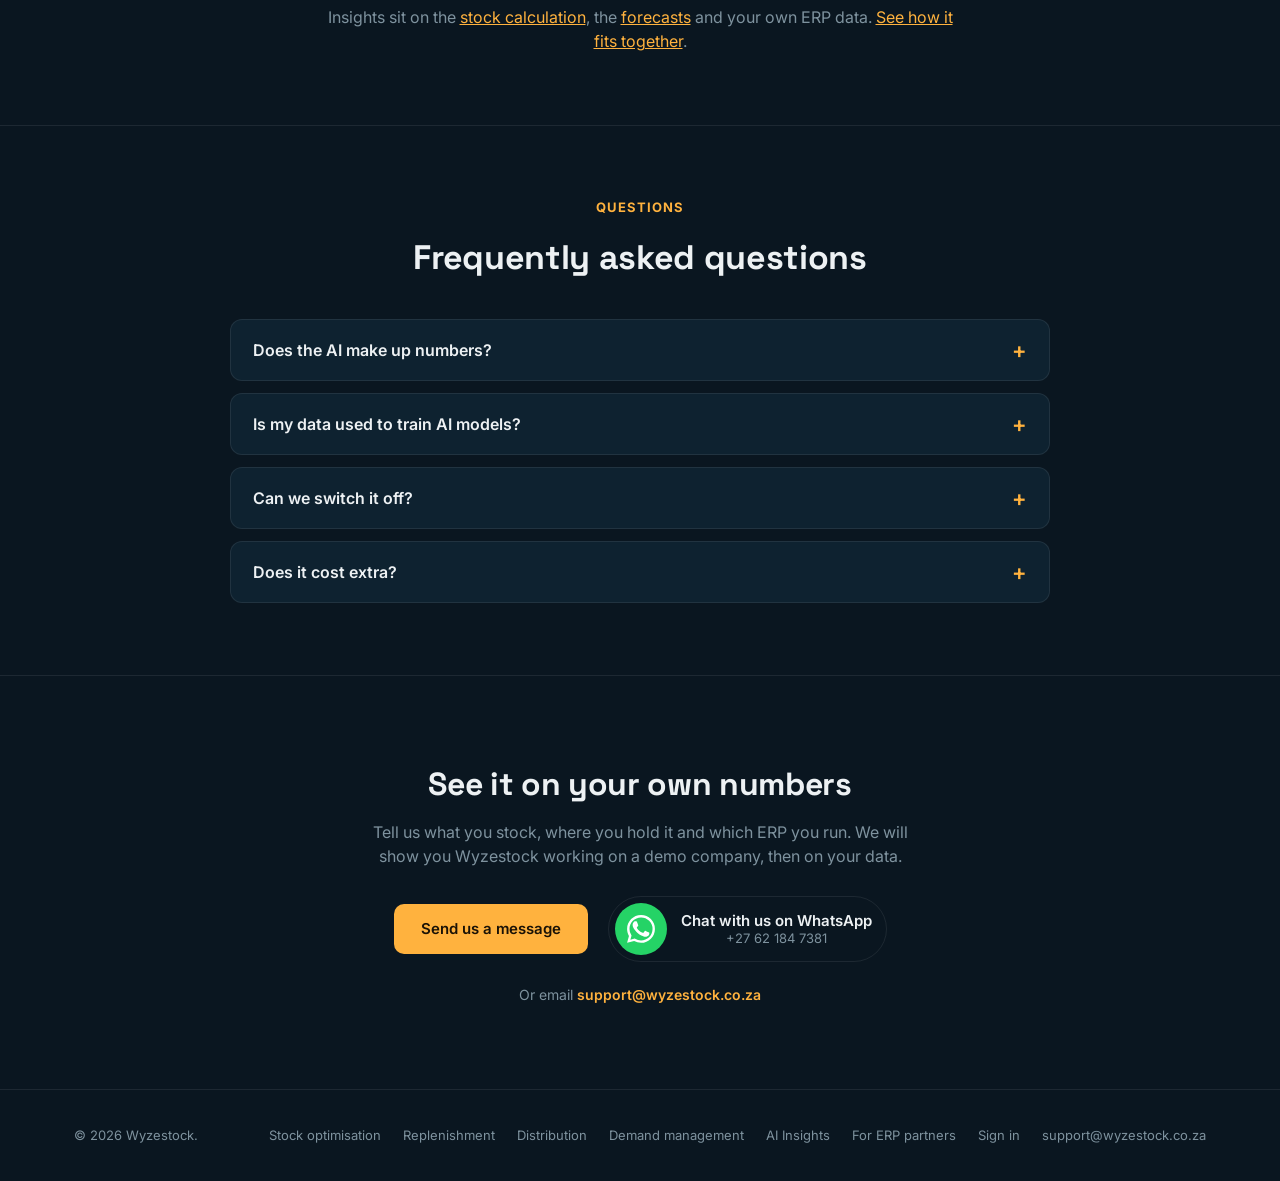
==== commit 3460bfe3: "Remove CL Wyeth t/a Wyzelink from footer and structured data (Craig, 2026-10-21) Co-Authored-By: Cla" ====
--- a/ai-insights/index.html
+++ b/ai-insights/index.html
@@ -804,7 +804,7 @@
 
 <footer>
   <div class="wrap footer-inner">
-    <div>&copy; 2026 Wyzestock, a product of CL Wyeth t/a Wyzelink.</div>
+    <div>&copy; 2026 Wyzestock.</div>
     <div class="footer-links">
       <a href="/stock-optimisation/">Stock optimisation</a>
       <a href="/replenishment/">Replenishment</a>
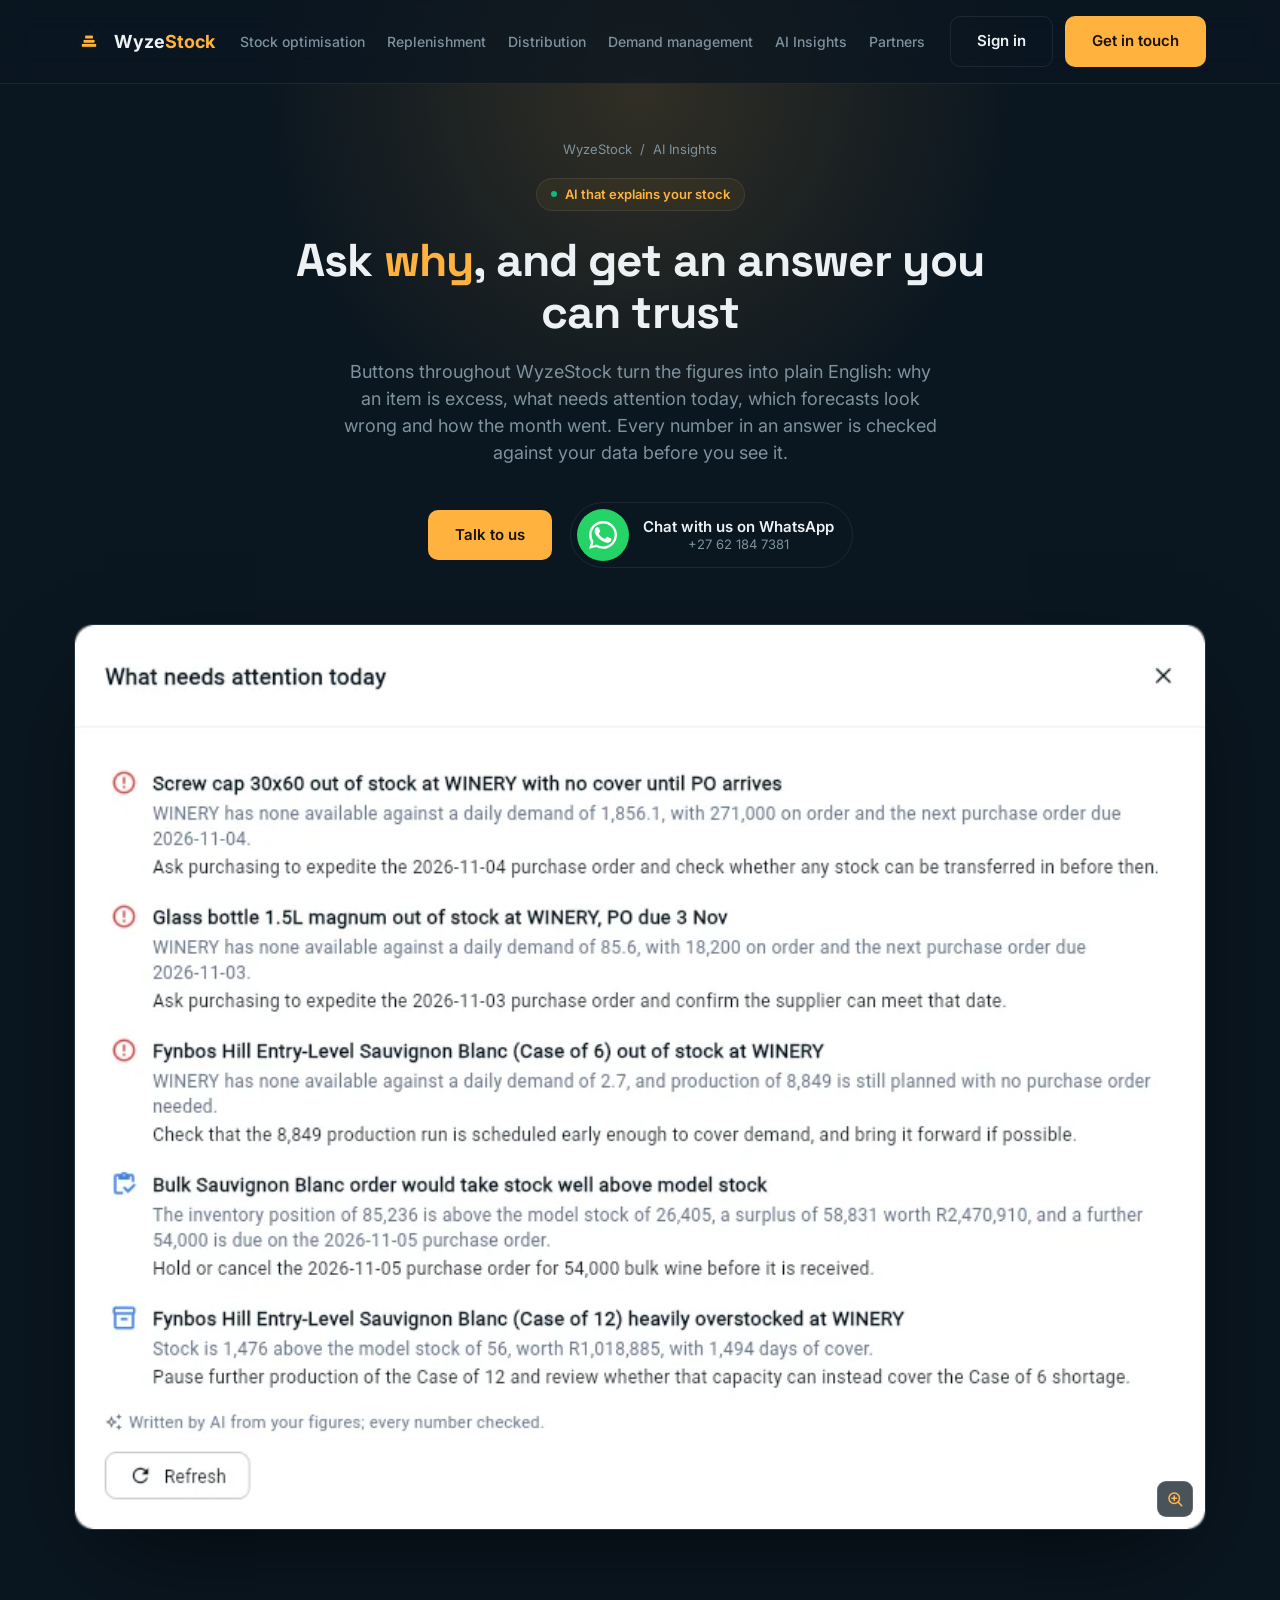
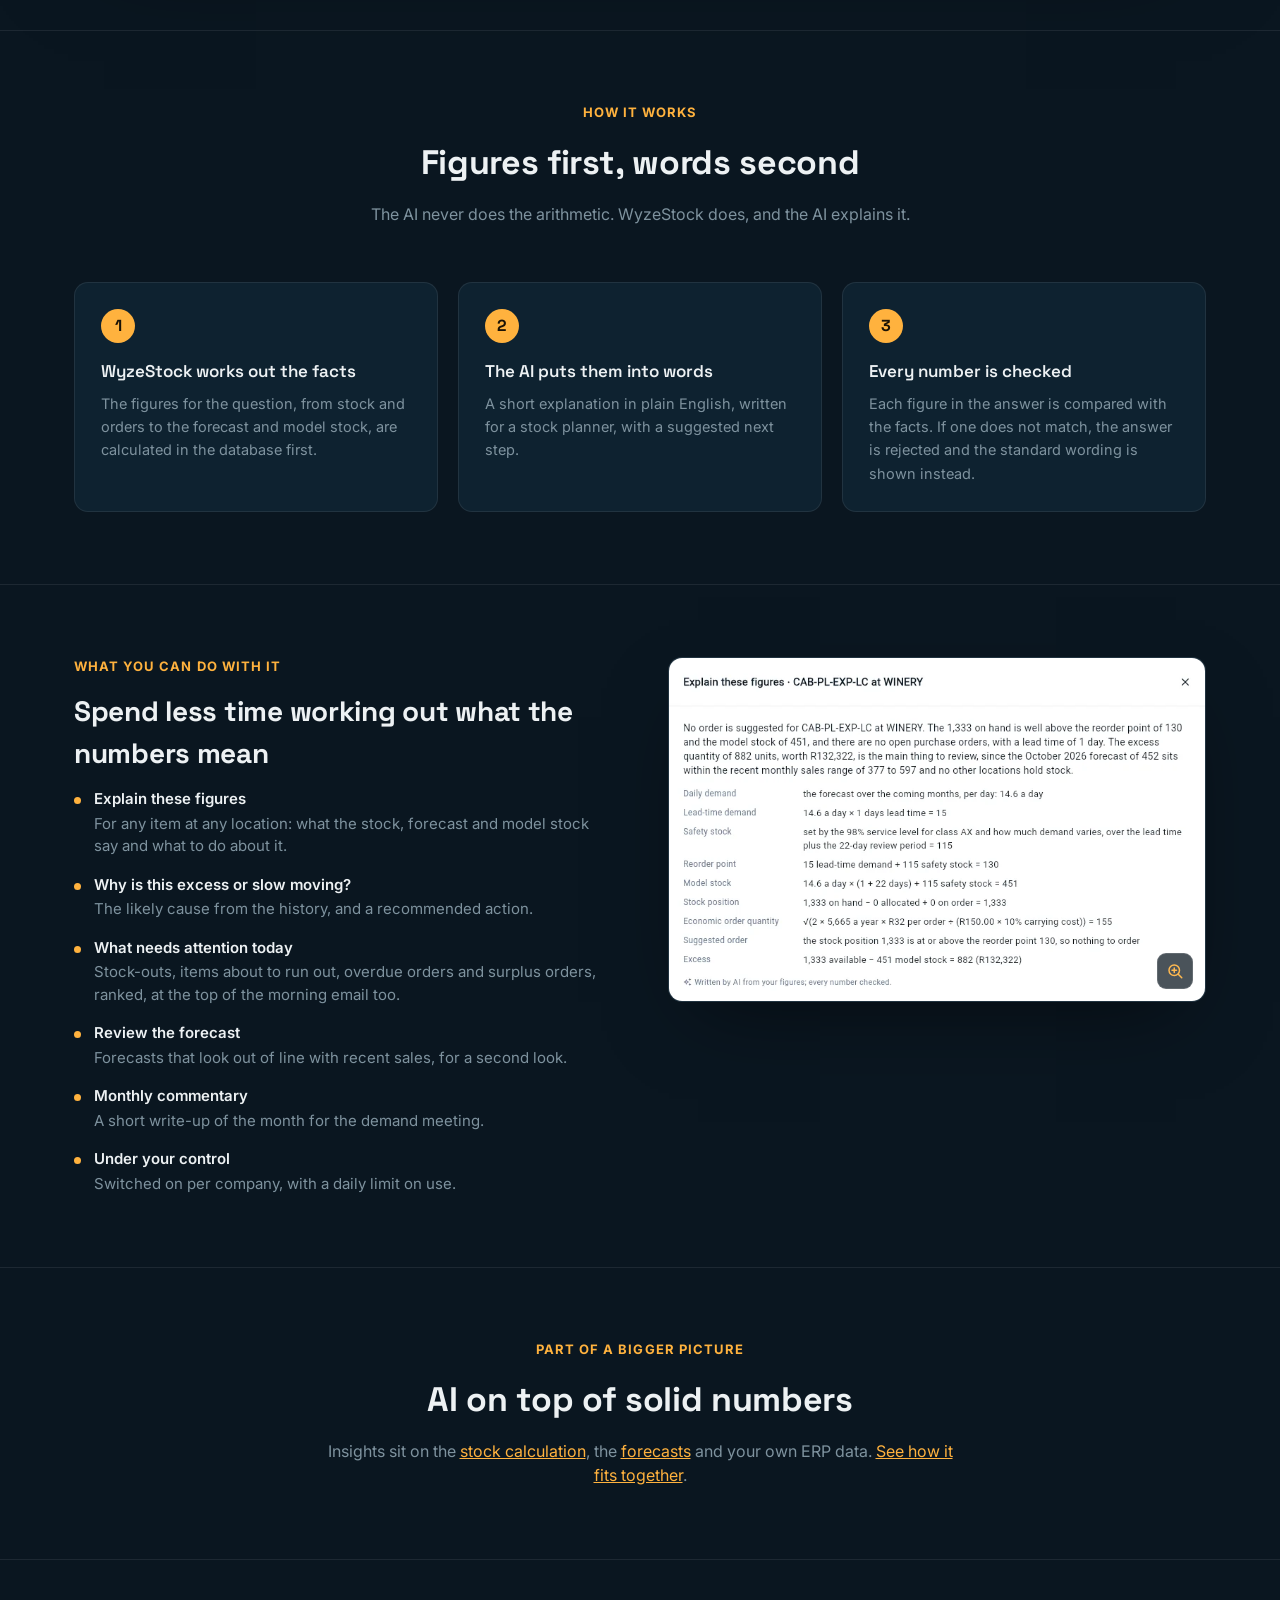
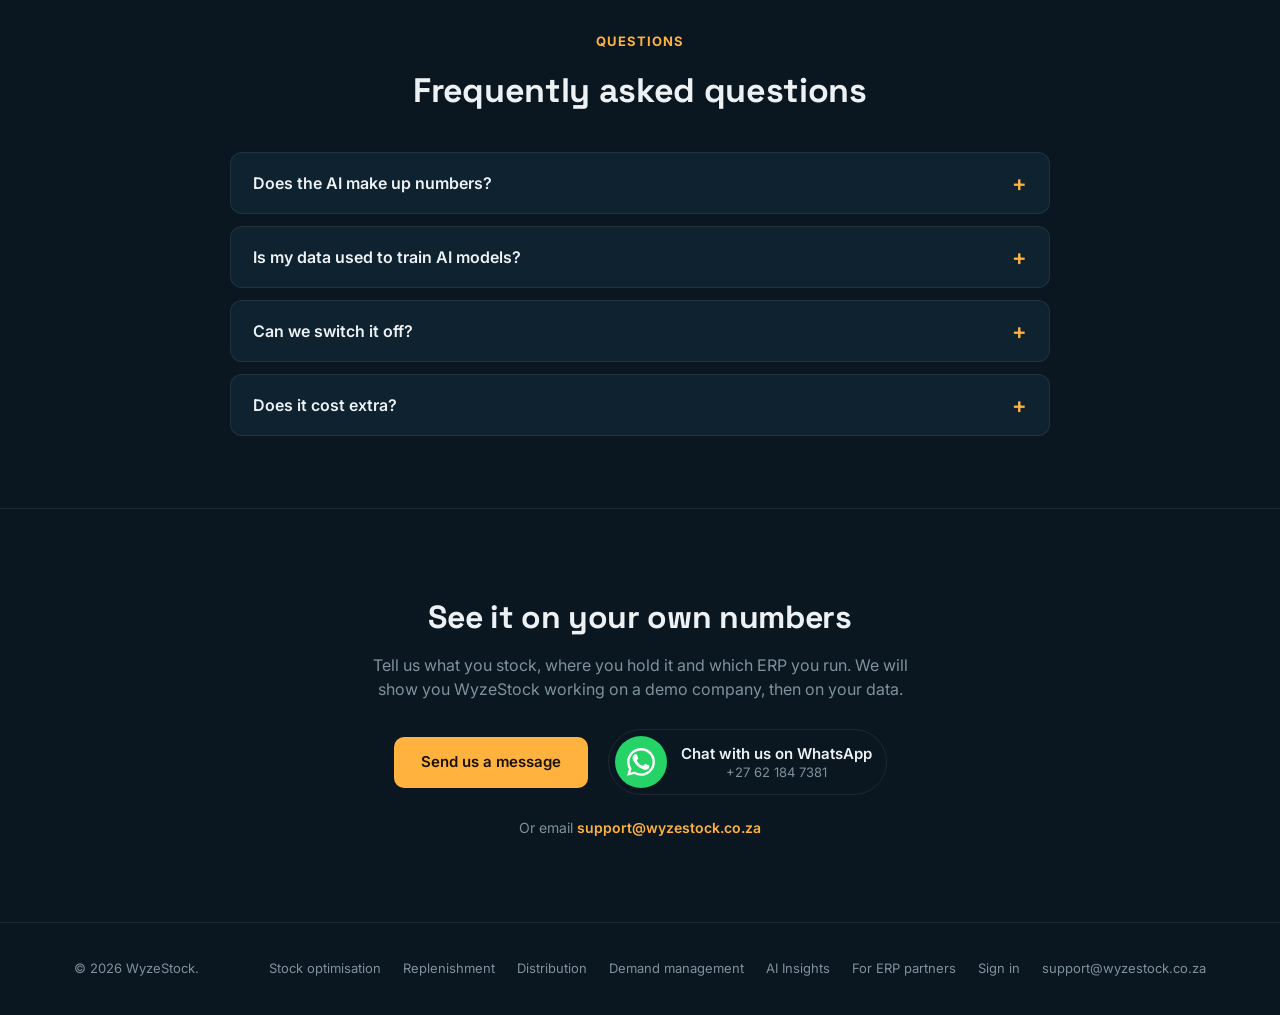
==== commit 209d70c4: "WyzeStock with a capital S: site text, logo, one-pager, fresh screenshots from the updated app Co-Au" ====
--- a/ai-insights/index.html
+++ b/ai-insights/index.html
@@ -3,7 +3,7 @@
 <head>
 <meta charset="UTF-8">
 <meta name="viewport" content="width=device-width, initial-scale=1.0">
-<title>AI Insights for Inventory | Wyzestock</title>
+<title>AI Insights for Inventory | WyzeStock</title>
 <meta name="description" content="Plain-English explanations of stock, excess and forecasts, what needs attention today and a monthly commentary, with every number checked against your data.">
 <link rel="canonical" href="https://wyzestock.co.za/ai-insights/">
 
@@ -18,8 +18,8 @@
 
 <!-- Open Graph -->
 <meta property="og:type" content="website">
-<meta property="og:site_name" content="Wyzestock">
-<meta property="og:title" content="AI Insights for Inventory | Wyzestock">
+<meta property="og:site_name" content="WyzeStock">
+<meta property="og:title" content="AI Insights for Inventory | WyzeStock">
 <meta property="og:description" content="Plain-English explanations of stock, excess and forecasts, what needs attention today and a monthly commentary, with every number checked against your data.">
 <meta property="og:url" content="https://wyzestock.co.za/ai-insights/">
 <meta property="og:image" content="https://wyzestock.co.za/images/og.png">
@@ -28,7 +28,7 @@
 
 <!-- Twitter Card -->
 <meta name="twitter:card" content="summary_large_image">
-<meta name="twitter:title" content="AI Insights for Inventory | Wyzestock">
+<meta name="twitter:title" content="AI Insights for Inventory | WyzeStock">
 <meta name="twitter:description" content="Plain-English explanations of stock, excess and forecasts, what needs attention today and a monthly commentary, with every number checked against your data.">
 <meta name="twitter:image" content="https://wyzestock.co.za/images/og.png">
 
@@ -42,7 +42,7 @@
     {
       "@type": "ListItem",
       "position": 1,
-      "name": "Wyzestock",
+      "name": "WyzeStock",
       "item": "https://wyzestock.co.za/"
     },
     {
@@ -661,7 +661,7 @@
     font: 600 14px Inter, sans-serif; background: var(--amber, #FFB23E); color: #1A1206; box-shadow: 0 4px 14px rgba(0,0,0,.35); }
   .sound-on[hidden] { display: none; }
 
-  /* ---------- Wyzestock additions ---------- */
+  /* ---------- WyzeStock additions ---------- */
   .flow-svg { width: 100%; height: auto; display: block; }
   .stat-row { display: grid; grid-template-columns: repeat(3, 1fr); gap: 1px; background: var(--line); border: 1px solid var(--line);
                border-radius: var(--radius); overflow: hidden; margin-top: 8px; }
@@ -676,8 +676,8 @@
 <nav>
   <div class="nav-inner">
     <a href="/" class="nav-brand">
-      <img src="/images/icon-192.png" alt="Wyzestock logo">
-      <span>Wyze<span class="accent">stock</span></span>
+      <img src="/images/icon-192.png" alt="WyzeStock logo">
+      <span>Wyze<span class="accent">Stock</span></span>
     </a>
     <div class="nav-links">
       <a href="/stock-optimisation/">Stock optimisation</a>
@@ -698,13 +698,13 @@
 
   <section class="hero page-hero">
     <div class="wrap hero-inner">
-      <div class="crumbs"><a href="/">Wyzestock</a> &nbsp;/&nbsp; AI Insights</div>
+      <div class="crumbs"><a href="/">WyzeStock</a> &nbsp;/&nbsp; AI Insights</div>
       <div class="eyebrow"><span class="dot"></span> AI that explains your stock</div>
       <h1>Ask <span class="accent">why</span>, and get an answer you can trust</h1>
-      <p class="hero-sub">Buttons throughout Wyzestock turn the figures into plain English: why an item is excess, what needs attention today, which forecasts look wrong and how the month went. Every number in an answer is checked against your data before you see it.</p>
+      <p class="hero-sub">Buttons throughout WyzeStock turn the figures into plain English: why an item is excess, what needs attention today, which forecasts look wrong and how the month went. Every number in an answer is checked against your data before you see it.</p>
       <div class="hero-actions">
         <a href="/#contact" class="btn btn-primary">Talk to us</a>
-        <a class="wa-logo-link" href="https://wa.me/27621847381?text=Hi%2C%20I%27d%20like%20to%20find%20out%20more%20about%20Wyzestock." target="_blank" rel="noopener" aria-label="Chat with us on WhatsApp, +27 62 184 7381 (opens in a new tab)">
+        <a class="wa-logo-link" href="https://wa.me/27621847381?text=Hi%2C%20I%27d%20like%20to%20find%20out%20more%20about%20WyzeStock." target="_blank" rel="noopener" aria-label="Chat with us on WhatsApp, +27 62 184 7381 (opens in a new tab)">
             <svg class="wa-logo" viewBox="0 0 24 24" aria-hidden="true"><circle cx="12" cy="12" r="12" fill="#25D366"/><g transform="translate(4.3 4.3) scale(0.64)"><path fill="#fff" d="M17.47 14.38c-.3-.15-1.76-.87-2.03-.97-.27-.1-.47-.15-.67.15-.2.3-.77.97-.94 1.17-.17.2-.35.22-.65.07-.3-.15-1.26-.46-2.4-1.48-.89-.79-1.49-1.77-1.66-2.07-.17-.3-.02-.46.13-.61.13-.13.3-.35.45-.52.15-.17.2-.3.3-.5.1-.2.05-.37-.02-.52-.07-.15-.67-1.62-.92-2.22-.24-.58-.49-.5-.67-.51h-.57c-.2 0-.52.07-.8.37-.27.3-1.04 1.02-1.04 2.48s1.07 2.88 1.22 3.08c.15.2 2.1 3.2 5.08 4.49.71.31 1.26.49 1.69.63.71.23 1.36.2 1.87.12.57-.08 1.76-.72 2.01-1.41.25-.69.25-1.29.17-1.41-.07-.12-.27-.2-.57-.35zM12.04 2C6.5 2 2 6.5 2 12.04c0 1.77.46 3.5 1.34 5.02L2 22l5.06-1.33a10 10 0 0 0 4.98 1.32h.01c5.54 0 10.04-4.5 10.04-10.04 0-2.68-1.04-5.2-2.94-7.1A9.96 9.96 0 0 0 12.04 2zm0 18.3h-.01a8.3 8.3 0 0 1-4.23-1.16l-.3-.18-3.12.82.83-3.04-.2-.31a8.27 8.27 0 0 1-1.27-4.39c0-4.58 3.73-8.3 8.31-8.3 2.22 0 4.3.87 5.87 2.43a8.25 8.25 0 0 1 2.43 5.87c0 4.58-3.73 8.3-8.31 8.3z"/></g></svg>
             <span class="wa-text"><strong>Chat with us on WhatsApp</strong><span>+27 62 184 7381</span></span>
           </a>
@@ -715,7 +715,7 @@
   <section class="product-shot">
     <div class="wrap">
       <div class="shot-frame">
-        <div><img src="/images/ai-attention.webp" alt="Wyzestock What needs attention today" loading="eager"></div>
+        <div><img src="/images/ai-attention.webp" alt="WyzeStock What needs attention today" loading="eager"></div>
       </div>
     </div>
   </section>
@@ -725,10 +725,10 @@
       <div class="section-head">
         <div class="section-label">How it works</div>
         <h2>Figures first, words second</h2>
-        <p>The AI never does the arithmetic. Wyzestock does, and the AI explains it.</p>
+        <p>The AI never does the arithmetic. WyzeStock does, and the AI explains it.</p>
       </div>
       <div class="steps">
-        <div class="step"><div class="step-num">1</div><h3>Wyzestock works out the facts</h3>
+        <div class="step"><div class="step-num">1</div><h3>WyzeStock works out the facts</h3>
           <p>The figures for the question, from stock and orders to the forecast and model stock, are calculated in the database first.</p></div>
         <div class="step"><div class="step-num">2</div><h3>The AI puts them into words</h3>
           <p>A short explanation in plain English, written for a stock planner, with a suggested next step.</p></div>
@@ -754,7 +754,7 @@
           </ul>
         </div>
         <div class="stack">
-          <div class="showcase-frame"><img src="/images/ai-explain.webp" alt="Wyzestock Explain these figures" loading="lazy"></div>
+          <div class="showcase-frame"><img src="/images/ai-explain.webp" alt="WyzeStock Explain these figures" loading="lazy"></div>
         </div>
       </div>
     </div>
@@ -777,9 +777,9 @@
         <h2>Frequently asked questions</h2>
       </div>
       <div class="faq">
-        <details><summary>Does the AI make up numbers?</summary><div class="ans">No. Wyzestock calculates every figure first, and any answer containing a number that is not in the facts is thrown away.</div></details>
+        <details><summary>Does the AI make up numbers?</summary><div class="ans">No. WyzeStock calculates every figure first, and any answer containing a number that is not in the facts is thrown away.</div></details>
         <details><summary>Is my data used to train AI models?</summary><div class="ans">No. Only the figures needed for the question are sent, and they are not used for training.</div></details>
-        <details><summary>Can we switch it off?</summary><div class="ans">Yes, per company. Everything else in Wyzestock works the same without it.</div></details>
+        <details><summary>Can we switch it off?</summary><div class="ans">Yes, per company. Everything else in WyzeStock works the same without it.</div></details>
         <details><summary>Does it cost extra?</summary><div class="ans">Talk to us. AI Insights is available on request and has a daily limit on use.</div></details>
       </div>
     </div>
@@ -788,10 +788,10 @@
   <section class="cta-band">
     <div class="wrap">
       <h2>See it on your own numbers</h2>
-      <p>Tell us what you stock, where you hold it and which ERP you run. We will show you Wyzestock working on a demo company, then on your data.</p>
+      <p>Tell us what you stock, where you hold it and which ERP you run. We will show you WyzeStock working on a demo company, then on your data.</p>
       <div class="cta-row">
         <a href="/#contact" class="btn btn-primary">Send us a message</a>
-        <a class="wa-logo-link" href="https://wa.me/27621847381?text=Hi%2C%20I%27d%20like%20to%20find%20out%20more%20about%20Wyzestock." target="_blank" rel="noopener" aria-label="Chat with us on WhatsApp, +27 62 184 7381 (opens in a new tab)">
+        <a class="wa-logo-link" href="https://wa.me/27621847381?text=Hi%2C%20I%27d%20like%20to%20find%20out%20more%20about%20WyzeStock." target="_blank" rel="noopener" aria-label="Chat with us on WhatsApp, +27 62 184 7381 (opens in a new tab)">
             <svg class="wa-logo" viewBox="0 0 24 24" aria-hidden="true"><circle cx="12" cy="12" r="12" fill="#25D366"/><g transform="translate(4.3 4.3) scale(0.64)"><path fill="#fff" d="M17.47 14.38c-.3-.15-1.76-.87-2.03-.97-.27-.1-.47-.15-.67.15-.2.3-.77.97-.94 1.17-.17.2-.35.22-.65.07-.3-.15-1.26-.46-2.4-1.48-.89-.79-1.49-1.77-1.66-2.07-.17-.3-.02-.46.13-.61.13-.13.3-.35.45-.52.15-.17.2-.3.3-.5.1-.2.05-.37-.02-.52-.07-.15-.67-1.62-.92-2.22-.24-.58-.49-.5-.67-.51h-.57c-.2 0-.52.07-.8.37-.27.3-1.04 1.02-1.04 2.48s1.07 2.88 1.22 3.08c.15.2 2.1 3.2 5.08 4.49.71.31 1.26.49 1.69.63.71.23 1.36.2 1.87.12.57-.08 1.76-.72 2.01-1.41.25-.69.25-1.29.17-1.41-.07-.12-.27-.2-.57-.35zM12.04 2C6.5 2 2 6.5 2 12.04c0 1.77.46 3.5 1.34 5.02L2 22l5.06-1.33a10 10 0 0 0 4.98 1.32h.01c5.54 0 10.04-4.5 10.04-10.04 0-2.68-1.04-5.2-2.94-7.1A9.96 9.96 0 0 0 12.04 2zm0 18.3h-.01a8.3 8.3 0 0 1-4.23-1.16l-.3-.18-3.12.82.83-3.04-.2-.31a8.27 8.27 0 0 1-1.27-4.39c0-4.58 3.73-8.3 8.31-8.3 2.22 0 4.3.87 5.87 2.43a8.25 8.25 0 0 1 2.43 5.87c0 4.58-3.73 8.3-8.31 8.3z"/></g></svg>
             <span class="wa-text"><strong>Chat with us on WhatsApp</strong><span>+27 62 184 7381</span></span>
           </a>
@@ -804,7 +804,7 @@
 
 <footer>
   <div class="wrap footer-inner">
-    <div>&copy; 2026 Wyzestock.</div>
+    <div>&copy; 2026 WyzeStock.</div>
     <div class="footer-links">
       <a href="/stock-optimisation/">Stock optimisation</a>
       <a href="/replenishment/">Replenishment</a>
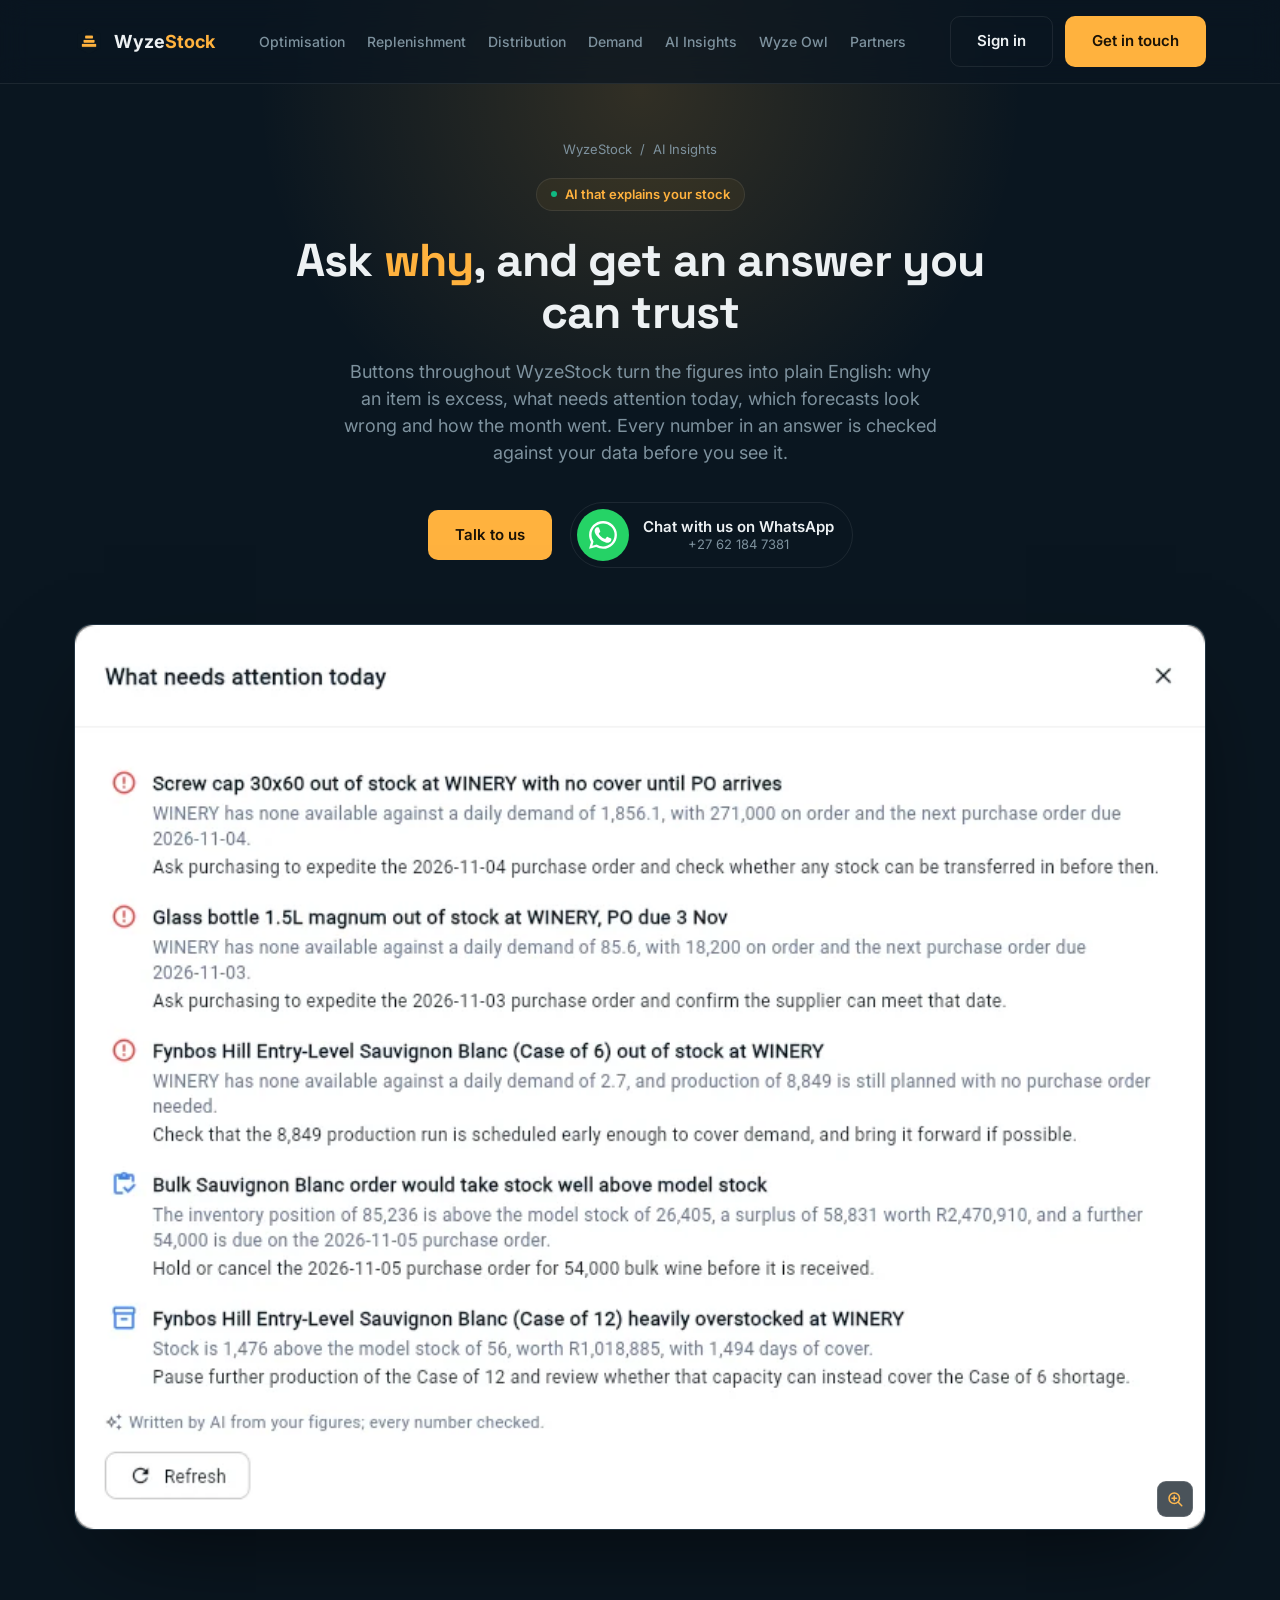
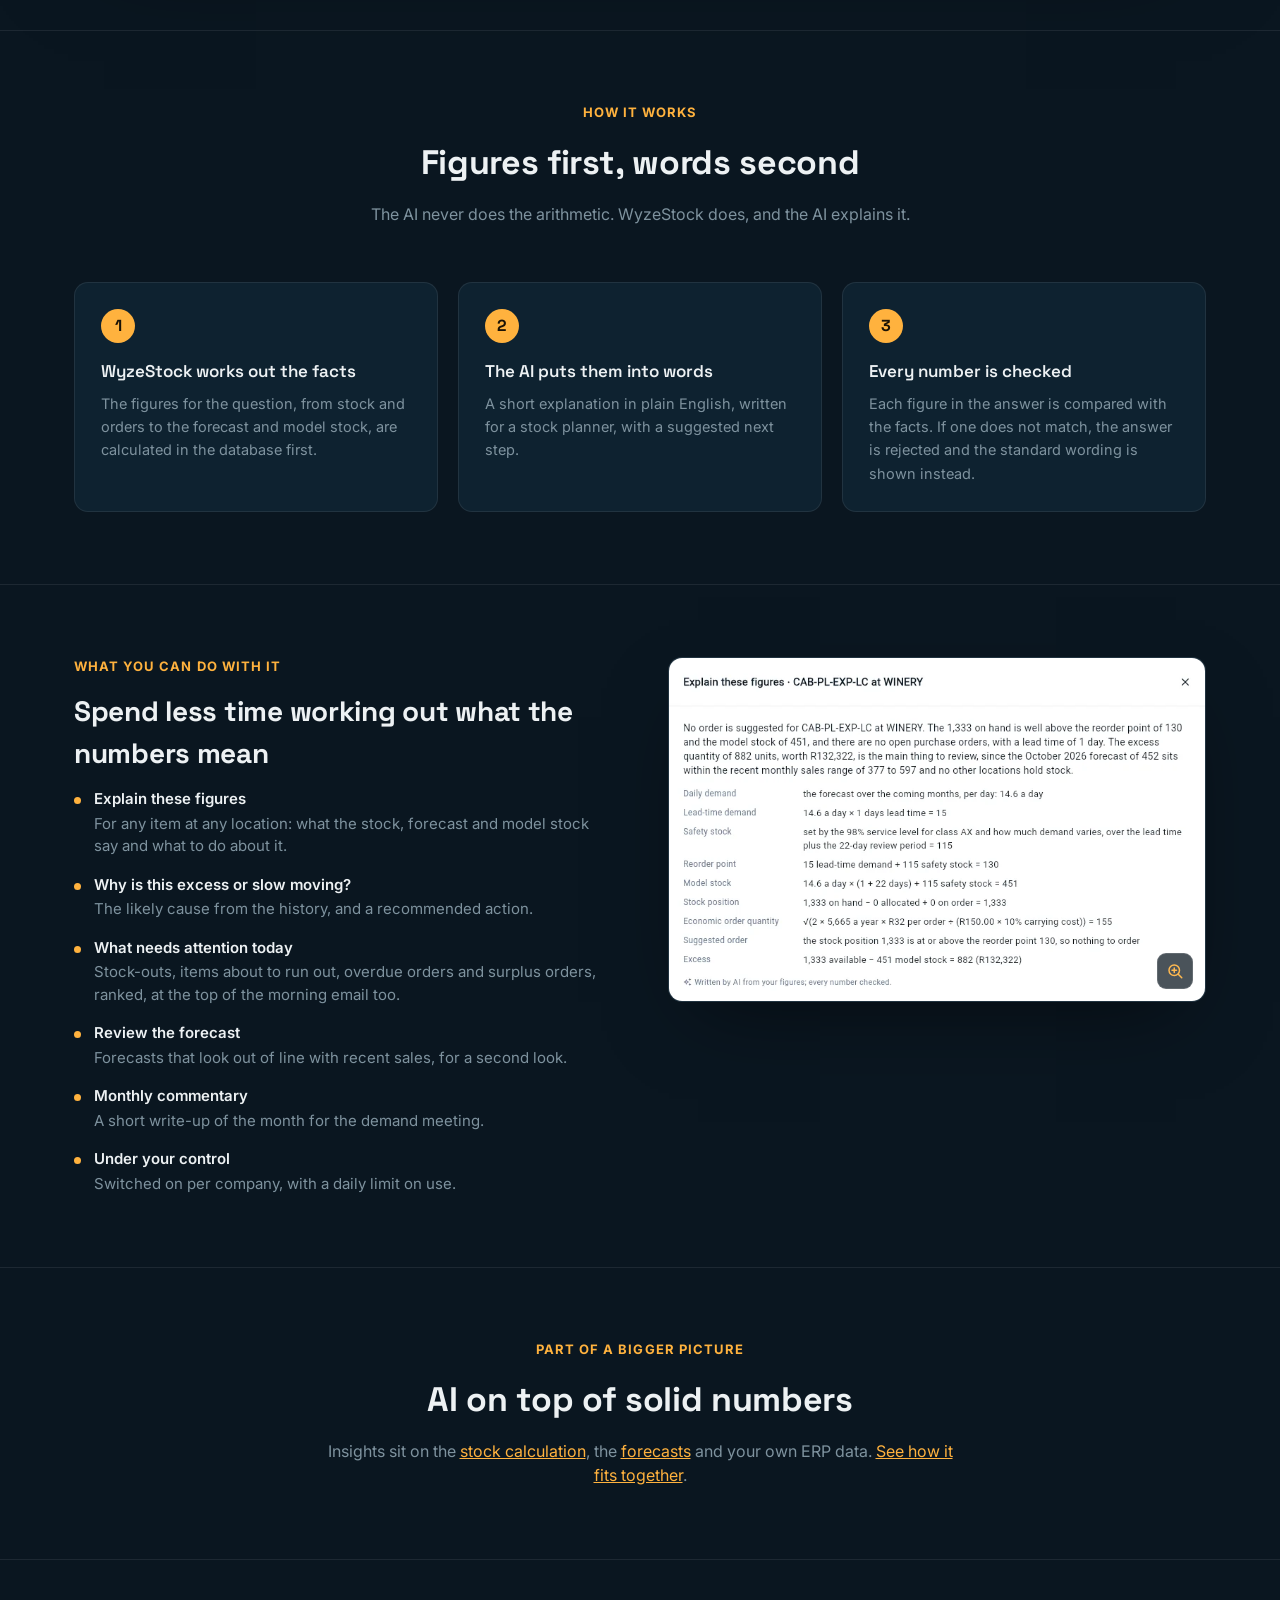
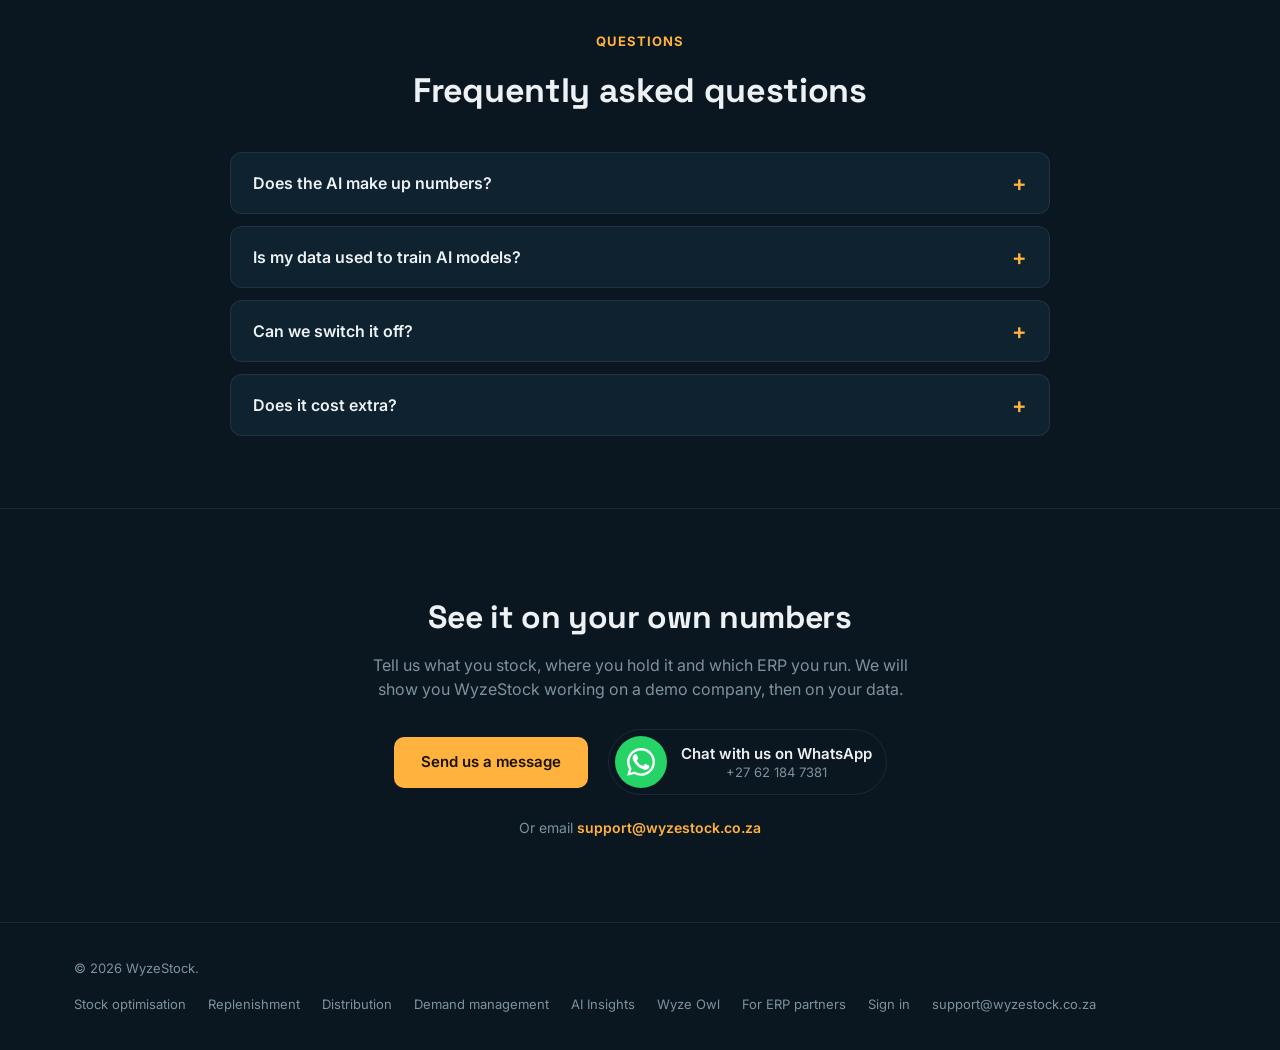
==== commit 98dcfda6: "Wyze Owl: home section, feature card, /wyze-owl/ page, one-pager; shorter menu labels Co-Authored-By" ====
--- a/ai-insights/index.html
+++ b/ai-insights/index.html
@@ -5,11 +5,11 @@
 <meta name="viewport" content="width=device-width, initial-scale=1.0">
 <title>AI Insights for Inventory | WyzeStock</title>
 <meta name="description" content="Plain-English explanations of stock, excess and forecasts, what needs attention today and a monthly commentary, with every number checked against your data.">
-<link rel="canonical" href="https://wyzestock.co.za/ai-insights/">
+<link rel="canonical" href="https://wyzestock.com/ai-insights/">
 
 <!-- Favicon -->
 <link rel="icon" type="image/png" href="/favicon.png">
-<link rel="apple-touch-icon" href="/images/icon-192.png">
+<link rel="apple-touch-icon" href="/images/icon-192.png?v=0a163372">
 
 <!-- Fonts -->
 <link rel="preconnect" href="https://fonts.googleapis.com">
@@ -21,8 +21,8 @@
 <meta property="og:site_name" content="WyzeStock">
 <meta property="og:title" content="AI Insights for Inventory | WyzeStock">
 <meta property="og:description" content="Plain-English explanations of stock, excess and forecasts, what needs attention today and a monthly commentary, with every number checked against your data.">
-<meta property="og:url" content="https://wyzestock.co.za/ai-insights/">
-<meta property="og:image" content="https://wyzestock.co.za/images/og.png">
+<meta property="og:url" content="https://wyzestock.com/ai-insights/">
+<meta property="og:image" content="https://wyzestock.com/images/og.png?v=aa6d2505">
 <meta property="og:image:width" content="1200">
 <meta property="og:image:height" content="630">
 
@@ -30,7 +30,7 @@
 <meta name="twitter:card" content="summary_large_image">
 <meta name="twitter:title" content="AI Insights for Inventory | WyzeStock">
 <meta name="twitter:description" content="Plain-English explanations of stock, excess and forecasts, what needs attention today and a monthly commentary, with every number checked against your data.">
-<meta name="twitter:image" content="https://wyzestock.co.za/images/og.png">
+<meta name="twitter:image" content="https://wyzestock.com/images/og.png?v=aa6d2505">
 
 <meta name="theme-color" content="#0A1620">
 
@@ -43,13 +43,13 @@
       "@type": "ListItem",
       "position": 1,
       "name": "WyzeStock",
-      "item": "https://wyzestock.co.za/"
+      "item": "https://wyzestock.com/"
     },
     {
       "@type": "ListItem",
       "position": 2,
       "name": "AI Insights",
-      "item": "https://wyzestock.co.za/ai-insights/"
+      "item": "https://wyzestock.com/ai-insights/"
     }
   ]
 }
@@ -661,6 +661,22 @@
     font: 600 14px Inter, sans-serif; background: var(--amber, #FFB23E); color: #1A1206; box-shadow: 0 4px 14px rgba(0,0,0,.35); }
   .sound-on[hidden] { display: none; }
 
+  /* Wyze Owl chat example (an illustration built in HTML, not a screenshot) */
+  .owl-mark { width: 22px; height: 22px; color: var(--text); flex: 0 0 auto; }
+  .owl-chat { border: 1px solid var(--line); border-radius: var(--radius); background: var(--navy-mid); box-shadow: 0 30px 80px -30px rgba(0,0,0,0.55); overflow: hidden; }
+  .owl-chat-head { display: flex; align-items: center; gap: 10px; padding: 14px 18px; border-bottom: 1px solid var(--line); font-weight: 700; }
+  .owl-chat-head .owl-mark { width: 26px; height: 26px; }
+  .owl-chat-head small { margin-left: auto; font-weight: 500; font-size: 12px; color: var(--text-2); }
+  .owl-chat-body { padding: 18px; display: flex; flex-direction: column; gap: 12px; }
+  .owl-msg { display: flex; gap: 8px; align-items: flex-start; }
+  .owl-msg.me { justify-content: flex-end; }
+  .owl-bubble { max-width: 86%; padding: 10px 14px; border-radius: 12px; font-size: 14px; line-height: 1.5; background: rgba(255,255,255,0.06); }
+  .owl-msg.me .owl-bubble { background: rgba(255,178,62,0.16); }
+  .owl-bubble ol { margin: 6px 0 0 18px; padding: 0; }
+  .owl-msg .owl-mark { margin-top: 8px; width: 20px; height: 20px; }
+  .owl-chat-foot { padding: 10px 18px 14px; border-top: 1px solid var(--line); font-size: 12px; color: var(--text-2); }
+  .owl-note h3 { margin-bottom: 12px; }
+
   /* ---------- WyzeStock additions ---------- */
   .flow-svg { width: 100%; height: auto; display: block; }
   .stat-row { display: grid; grid-template-columns: repeat(3, 1fr); gap: 1px; background: var(--line); border: 1px solid var(--line);
@@ -676,15 +692,16 @@
 <nav>
   <div class="nav-inner">
     <a href="/" class="nav-brand">
-      <img src="/images/icon-192.png" alt="WyzeStock logo">
+      <img src="/images/icon-192.png?v=0a163372" alt="WyzeStock logo">
       <span>Wyze<span class="accent">Stock</span></span>
     </a>
     <div class="nav-links">
-      <a href="/stock-optimisation/">Stock optimisation</a>
+      <a href="/stock-optimisation/">Optimisation</a>
       <a href="/replenishment/">Replenishment</a>
       <a href="/distribution/">Distribution</a>
-      <a href="/demand-management/">Demand management</a>
+      <a href="/demand-management/">Demand</a>
       <a href="/ai-insights/">AI Insights</a>
+      <a href="/wyze-owl/">Wyze Owl</a>
       <a href="/partners/">Partners</a>
     </div>
     <div class="nav-cta">
@@ -715,7 +732,7 @@
   <section class="product-shot">
     <div class="wrap">
       <div class="shot-frame">
-        <div><img src="/images/ai-attention.webp" alt="WyzeStock What needs attention today" loading="eager"></div>
+        <div><img src="/images/ai-attention.webp?v=f70134f6" alt="WyzeStock What needs attention today" loading="eager"></div>
       </div>
     </div>
   </section>
@@ -754,7 +771,7 @@
           </ul>
         </div>
         <div class="stack">
-          <div class="showcase-frame"><img src="/images/ai-explain.webp" alt="WyzeStock Explain these figures" loading="lazy"></div>
+          <div class="showcase-frame"><img src="/images/ai-explain.webp?v=14f60831" alt="WyzeStock Explain these figures" loading="lazy"></div>
         </div>
       </div>
     </div>
@@ -811,6 +828,7 @@
       <a href="/distribution/">Distribution</a>
       <a href="/demand-management/">Demand management</a>
       <a href="/ai-insights/">AI Insights</a>
+      <a href="/wyze-owl/">Wyze Owl</a>
       <a href="/partners/">For ERP partners</a>
       <a href="https://app.wyzestock.co.za">Sign in</a>
       <a href="mailto:support@wyzestock.co.za">support@wyzestock.co.za</a>
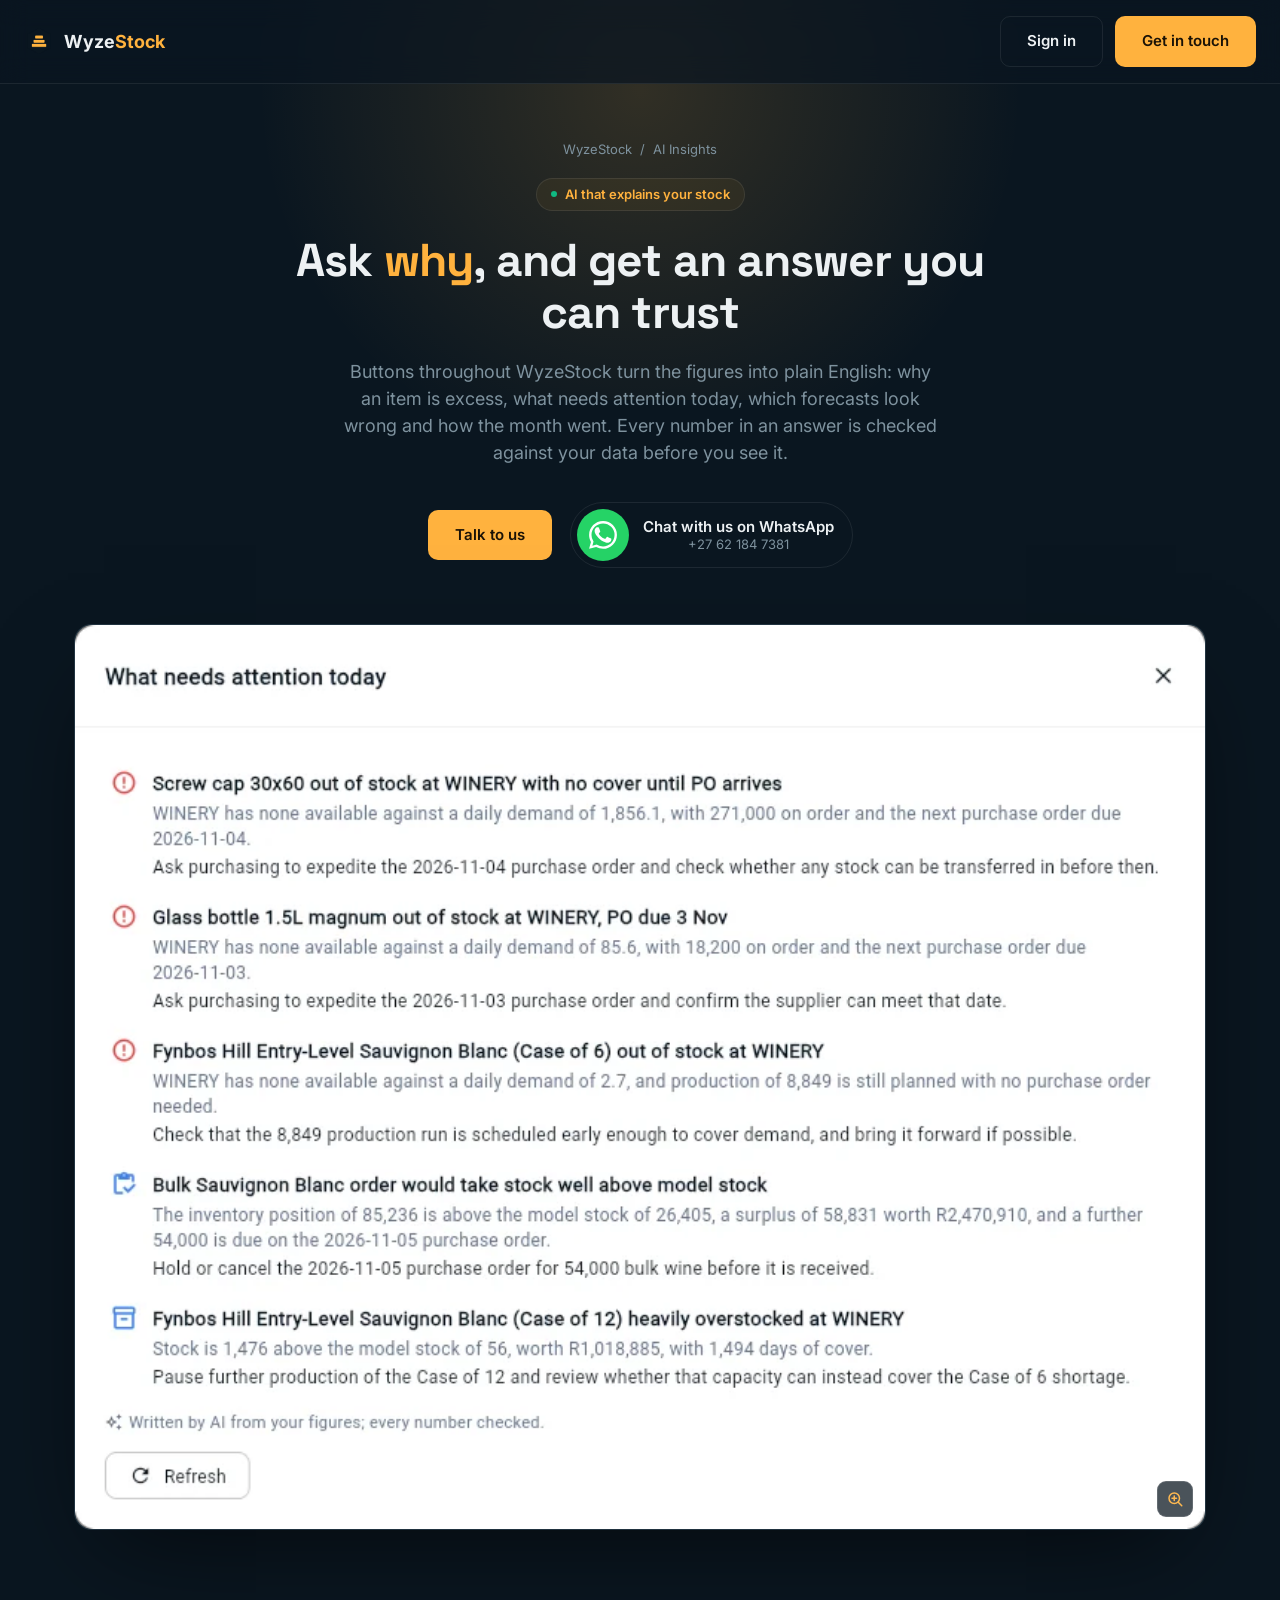
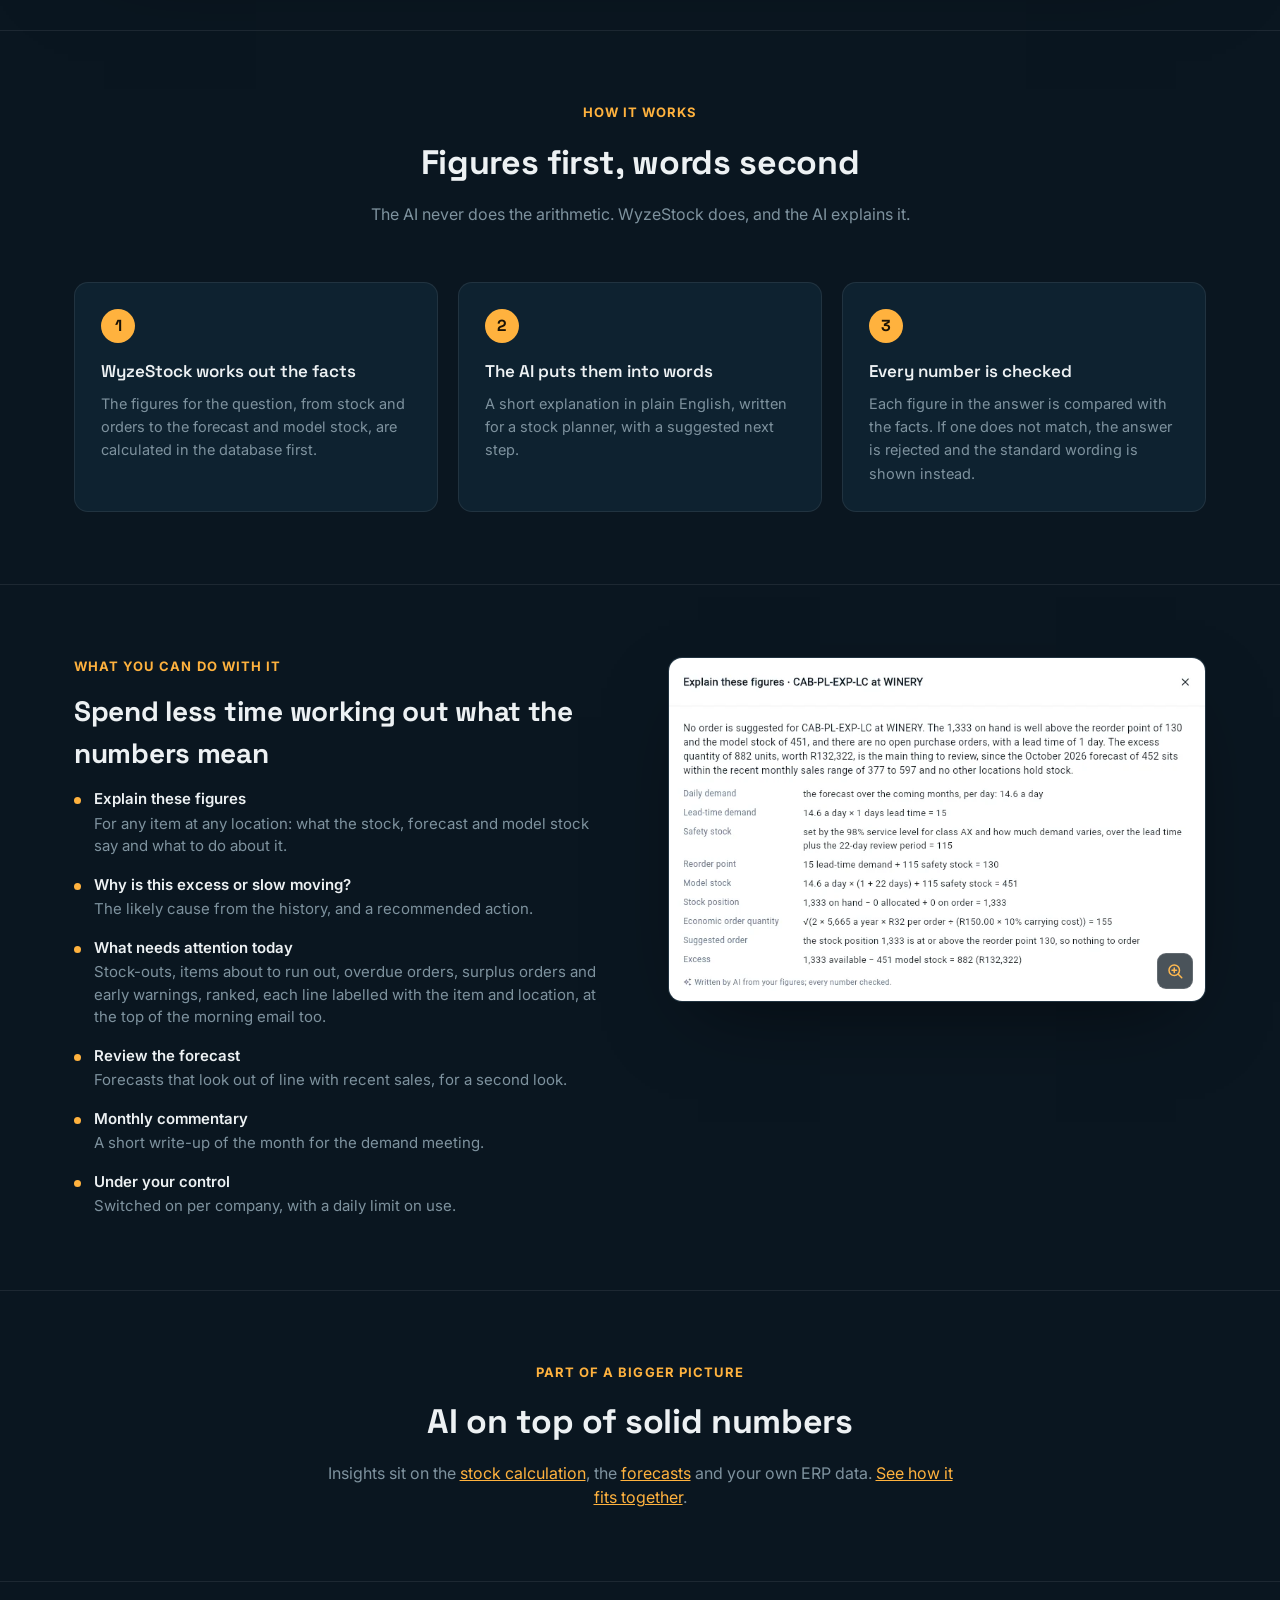
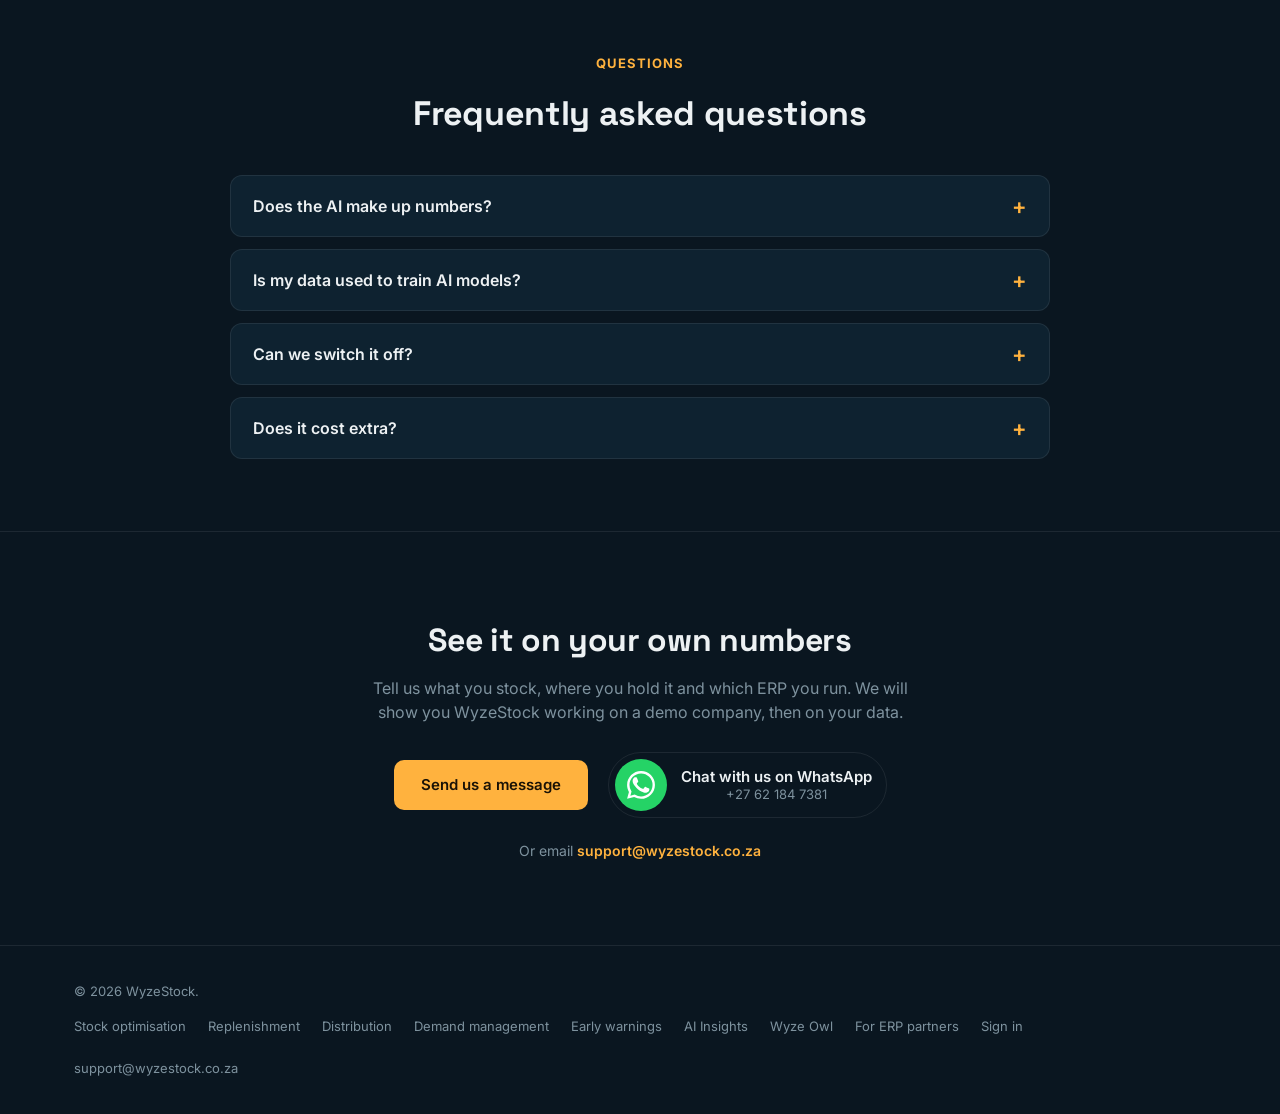
==== commit 50d35cd9: "Early warnings: new /early-warnings/ page, home section and card, menu; Unusual sales on home and st" ====
--- a/ai-insights/index.html
+++ b/ai-insights/index.html
@@ -520,8 +520,9 @@
 
   /* Nav tweaks for more links */
   .nav-links { gap: 22px; }
+  .nav-inner { max-width: 1280px; gap: 24px; }
   .nav-links a, .nav-brand span, .nav-cta .btn { white-space: nowrap; }
-  @media (max-width: 1180px) { .nav-links { display: none; } }
+  @media (max-width: 1320px) { .nav-links { display: none; } }
   @media (max-width: 640px) {
     .nav-cta .btn { white-space: nowrap; padding: 9px 14px; font-size: 14px; }
     .nav-inner { padding: 12px 16px; }
@@ -700,6 +701,7 @@
       <a href="/replenishment/">Replenishment</a>
       <a href="/distribution/">Distribution</a>
       <a href="/demand-management/">Demand</a>
+      <a href="/early-warnings/">Warnings</a>
       <a href="/ai-insights/">AI Insights</a>
       <a href="/wyze-owl/">Wyze Owl</a>
       <a href="/partners/">Partners</a>
@@ -764,7 +766,7 @@
           <ul class="benefit-list">
             <li><strong>Explain these figures</strong>For any item at any location: what the stock, forecast and model stock say and what to do about it.</li>
             <li><strong>Why is this excess or slow moving?</strong>The likely cause from the history, and a recommended action.</li>
-            <li><strong>What needs attention today</strong>Stock-outs, items about to run out, overdue orders and surplus orders, ranked, at the top of the morning email too.</li>
+            <li><strong>What needs attention today</strong>Stock-outs, items about to run out, overdue orders, surplus orders and early warnings, ranked, each line labelled with the item and location, at the top of the morning email too.</li>
             <li><strong>Review the forecast</strong>Forecasts that look out of line with recent sales, for a second look.</li>
             <li><strong>Monthly commentary</strong>A short write-up of the month for the demand meeting.</li>
             <li><strong>Under your control</strong>Switched on per company, with a daily limit on use.</li>
@@ -827,6 +829,7 @@
       <a href="/replenishment/">Replenishment</a>
       <a href="/distribution/">Distribution</a>
       <a href="/demand-management/">Demand management</a>
+      <a href="/early-warnings/">Early warnings</a>
       <a href="/ai-insights/">AI Insights</a>
       <a href="/wyze-owl/">Wyze Owl</a>
       <a href="/partners/">For ERP partners</a>
